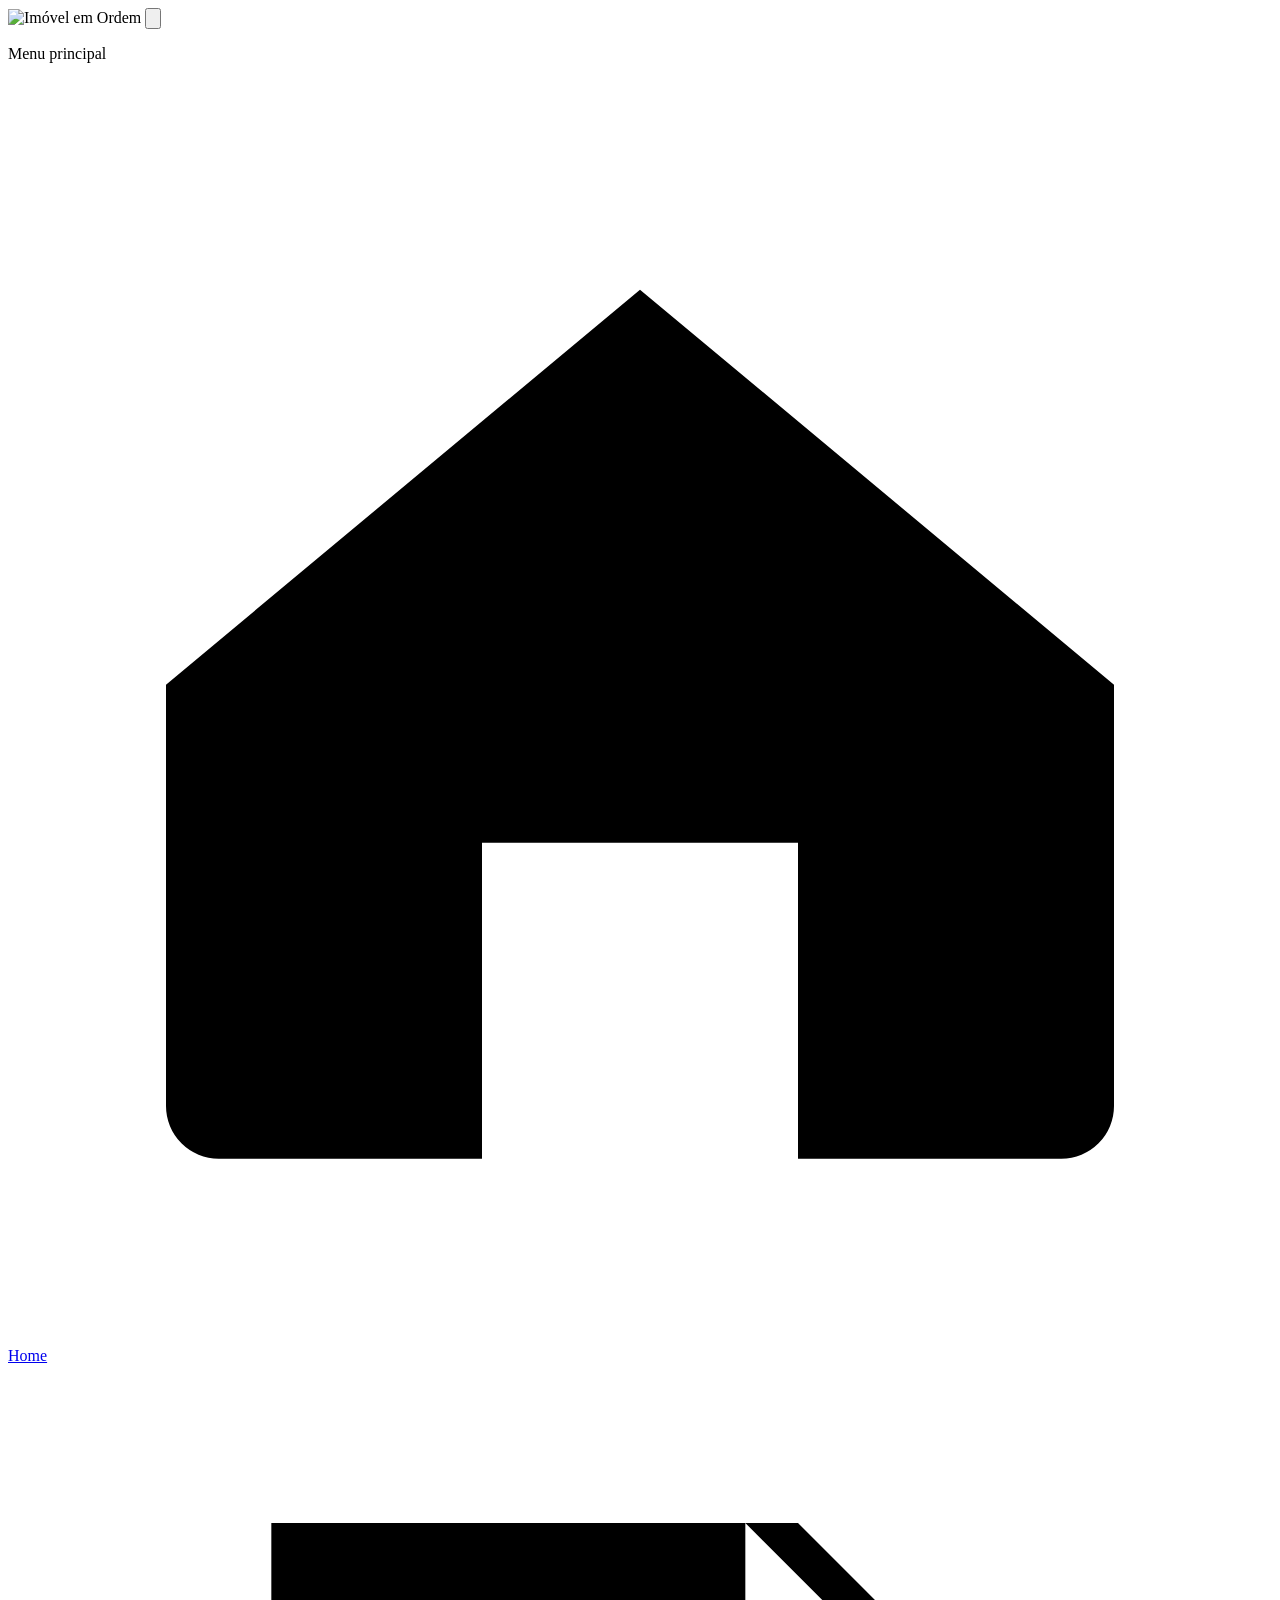
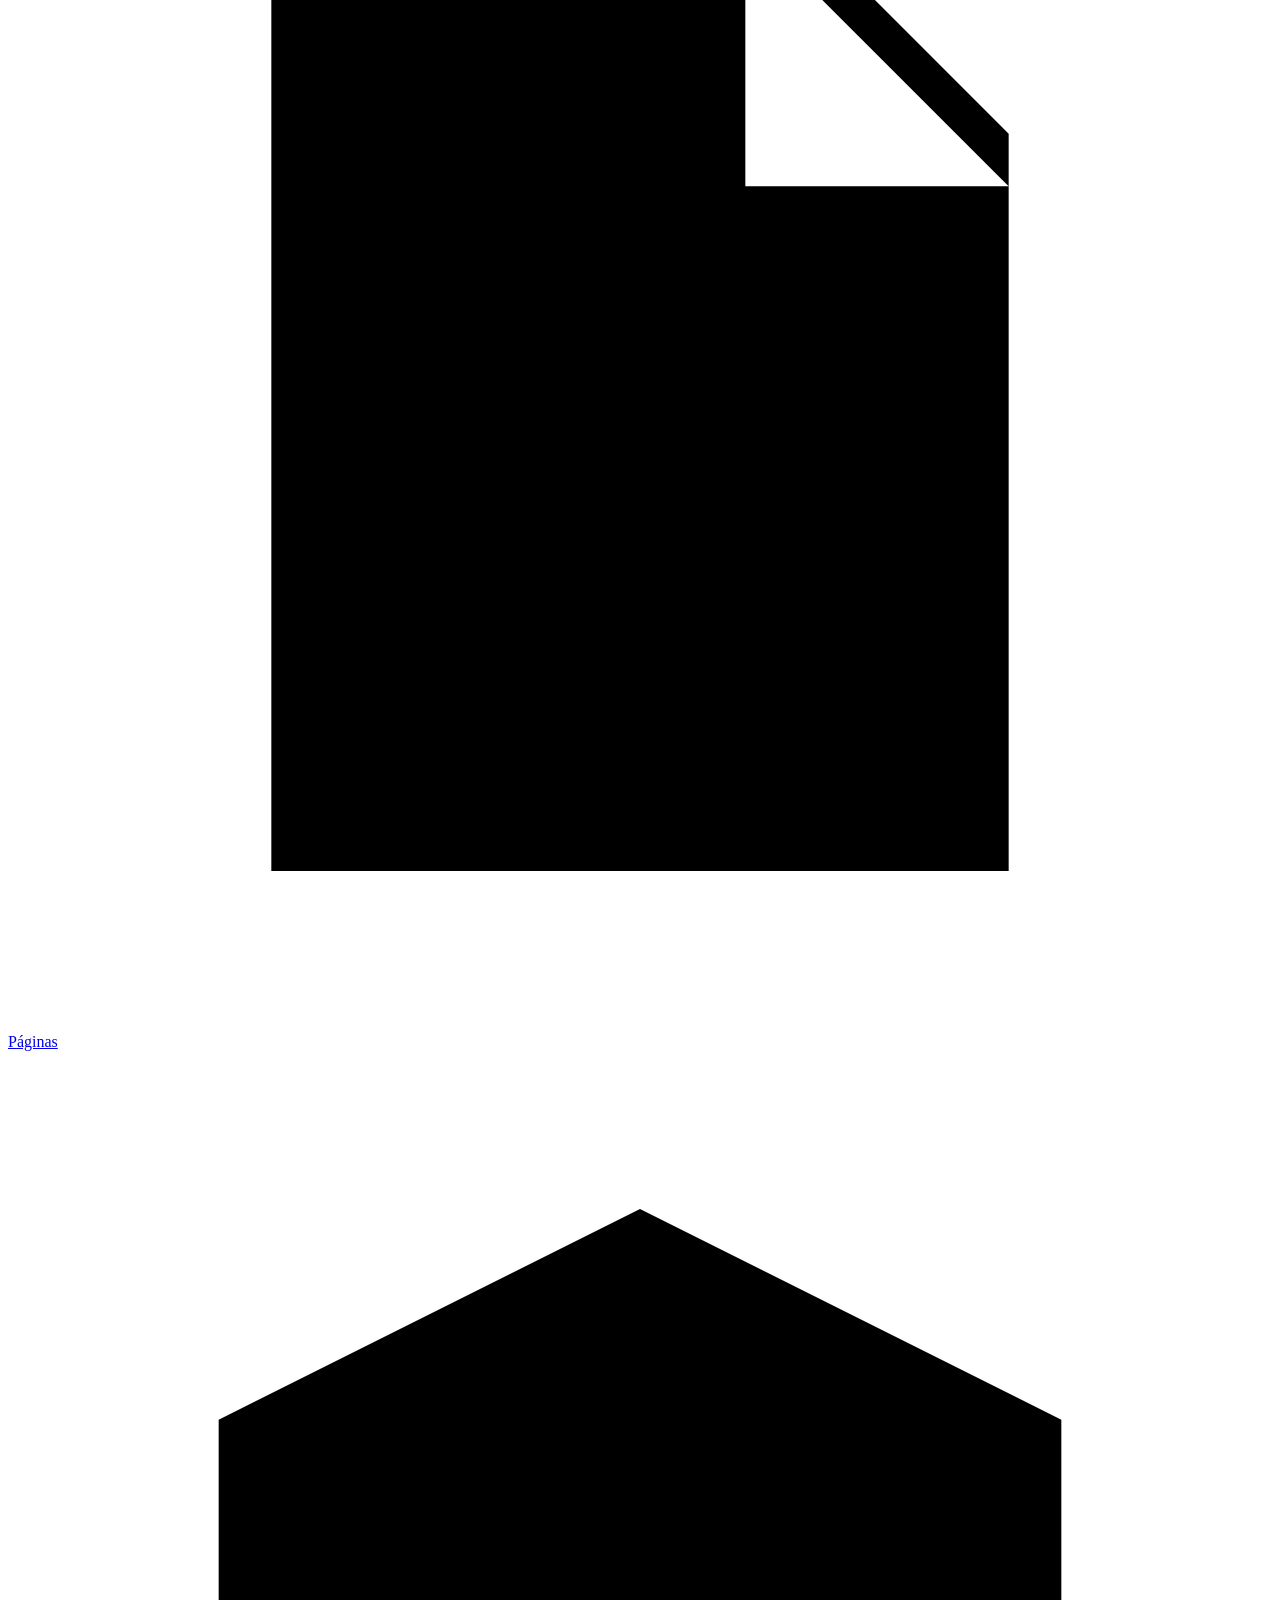
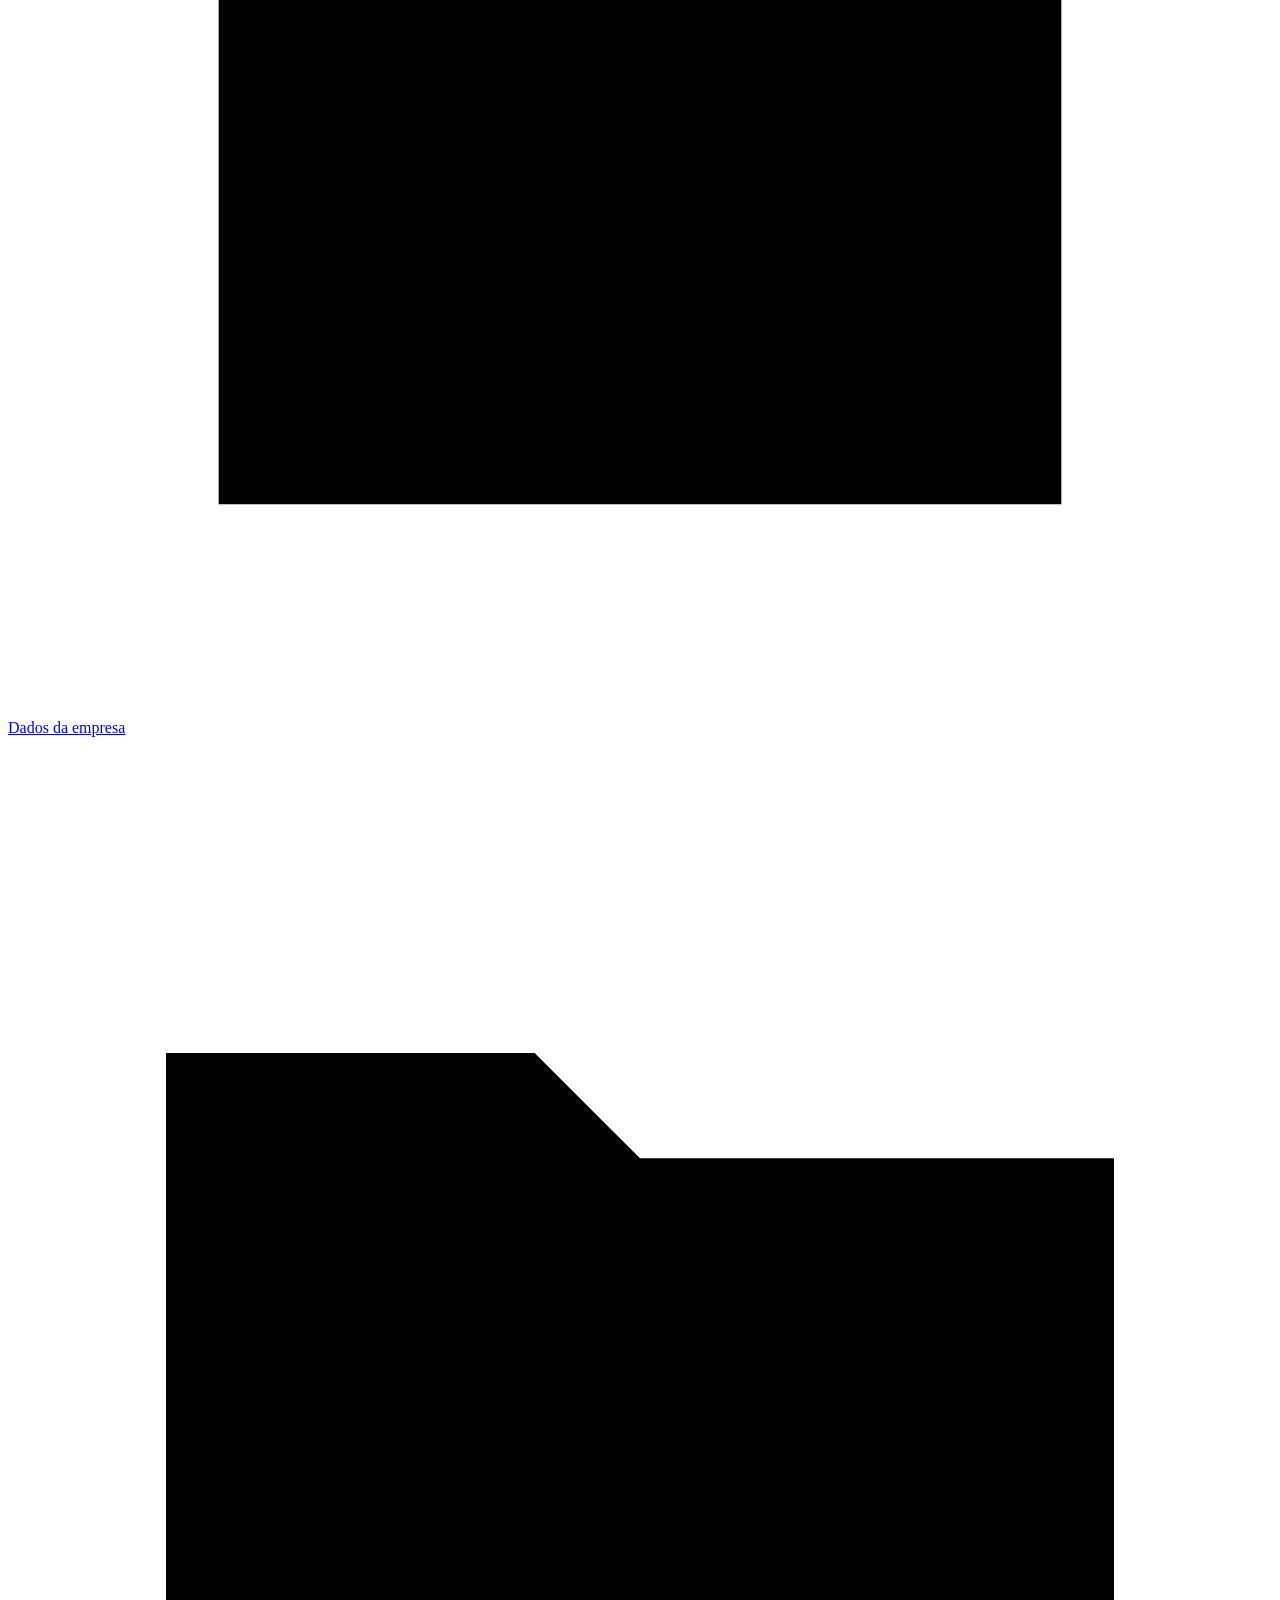
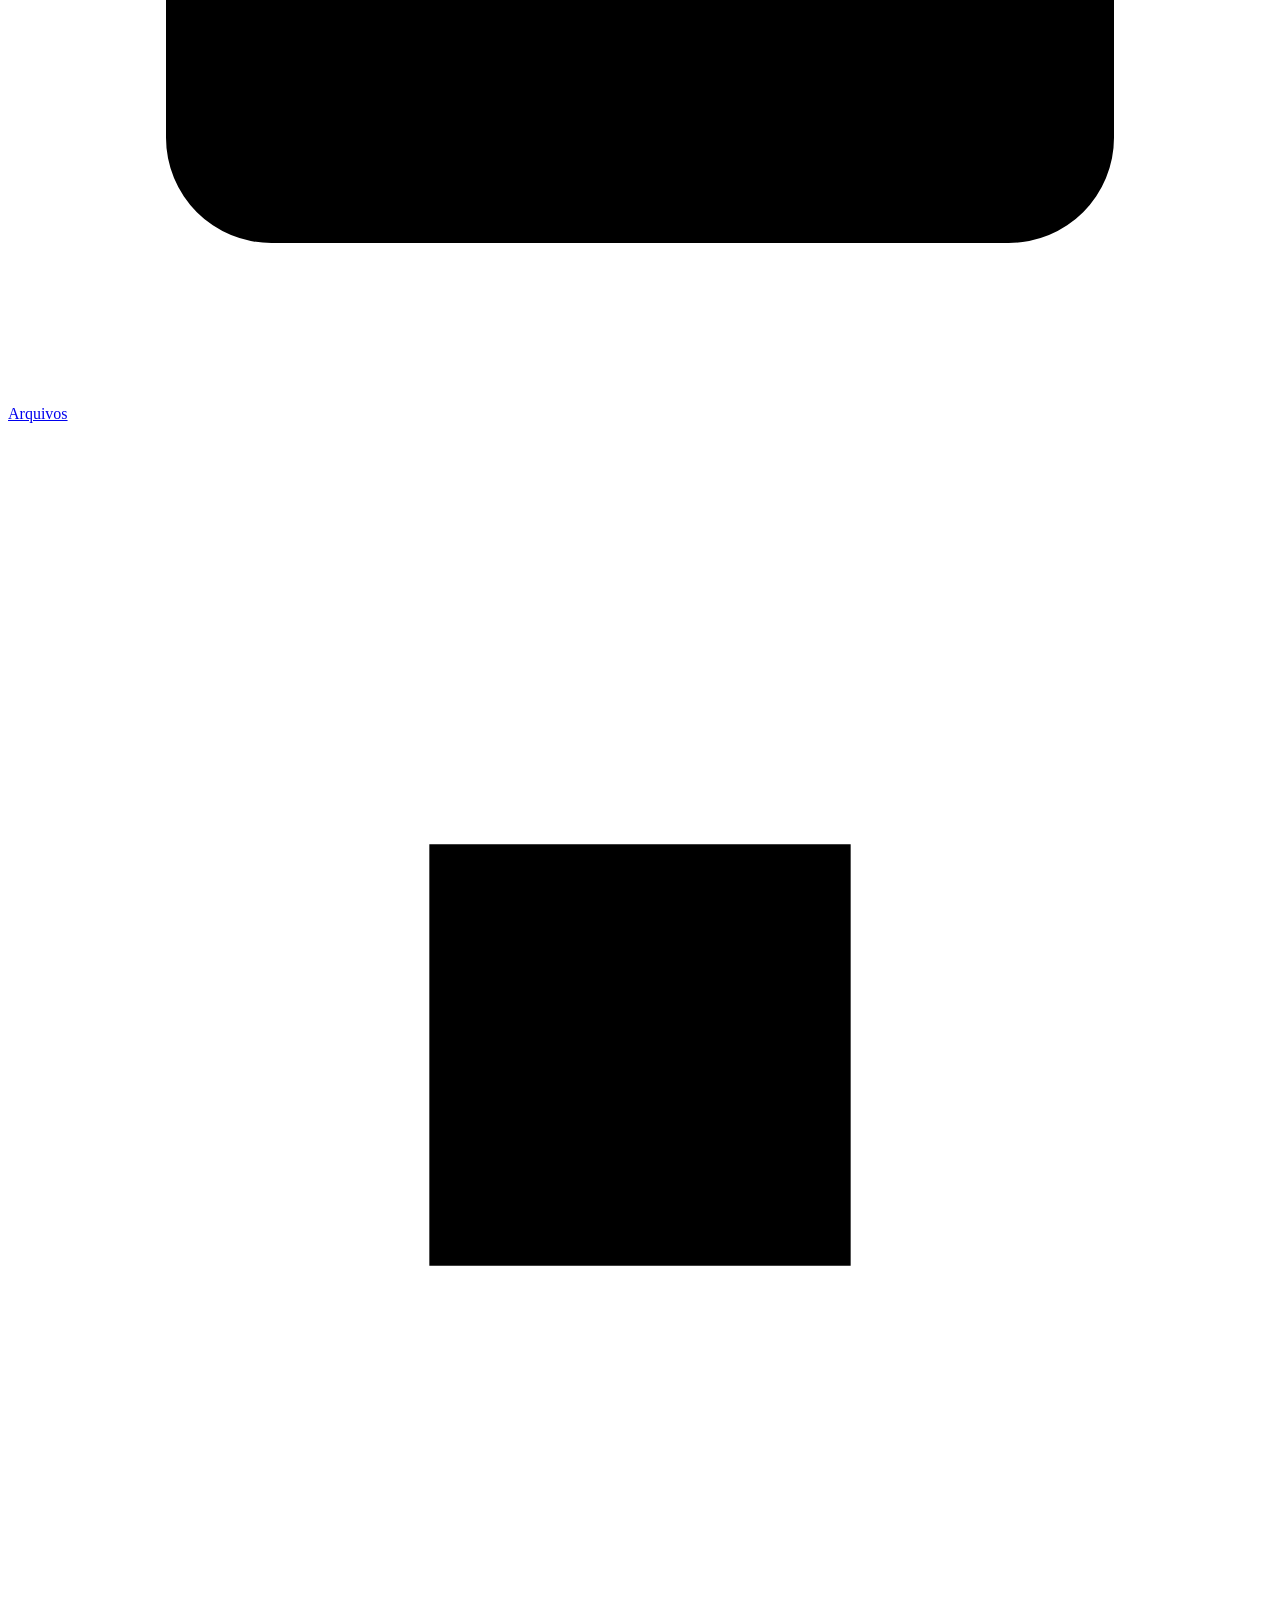
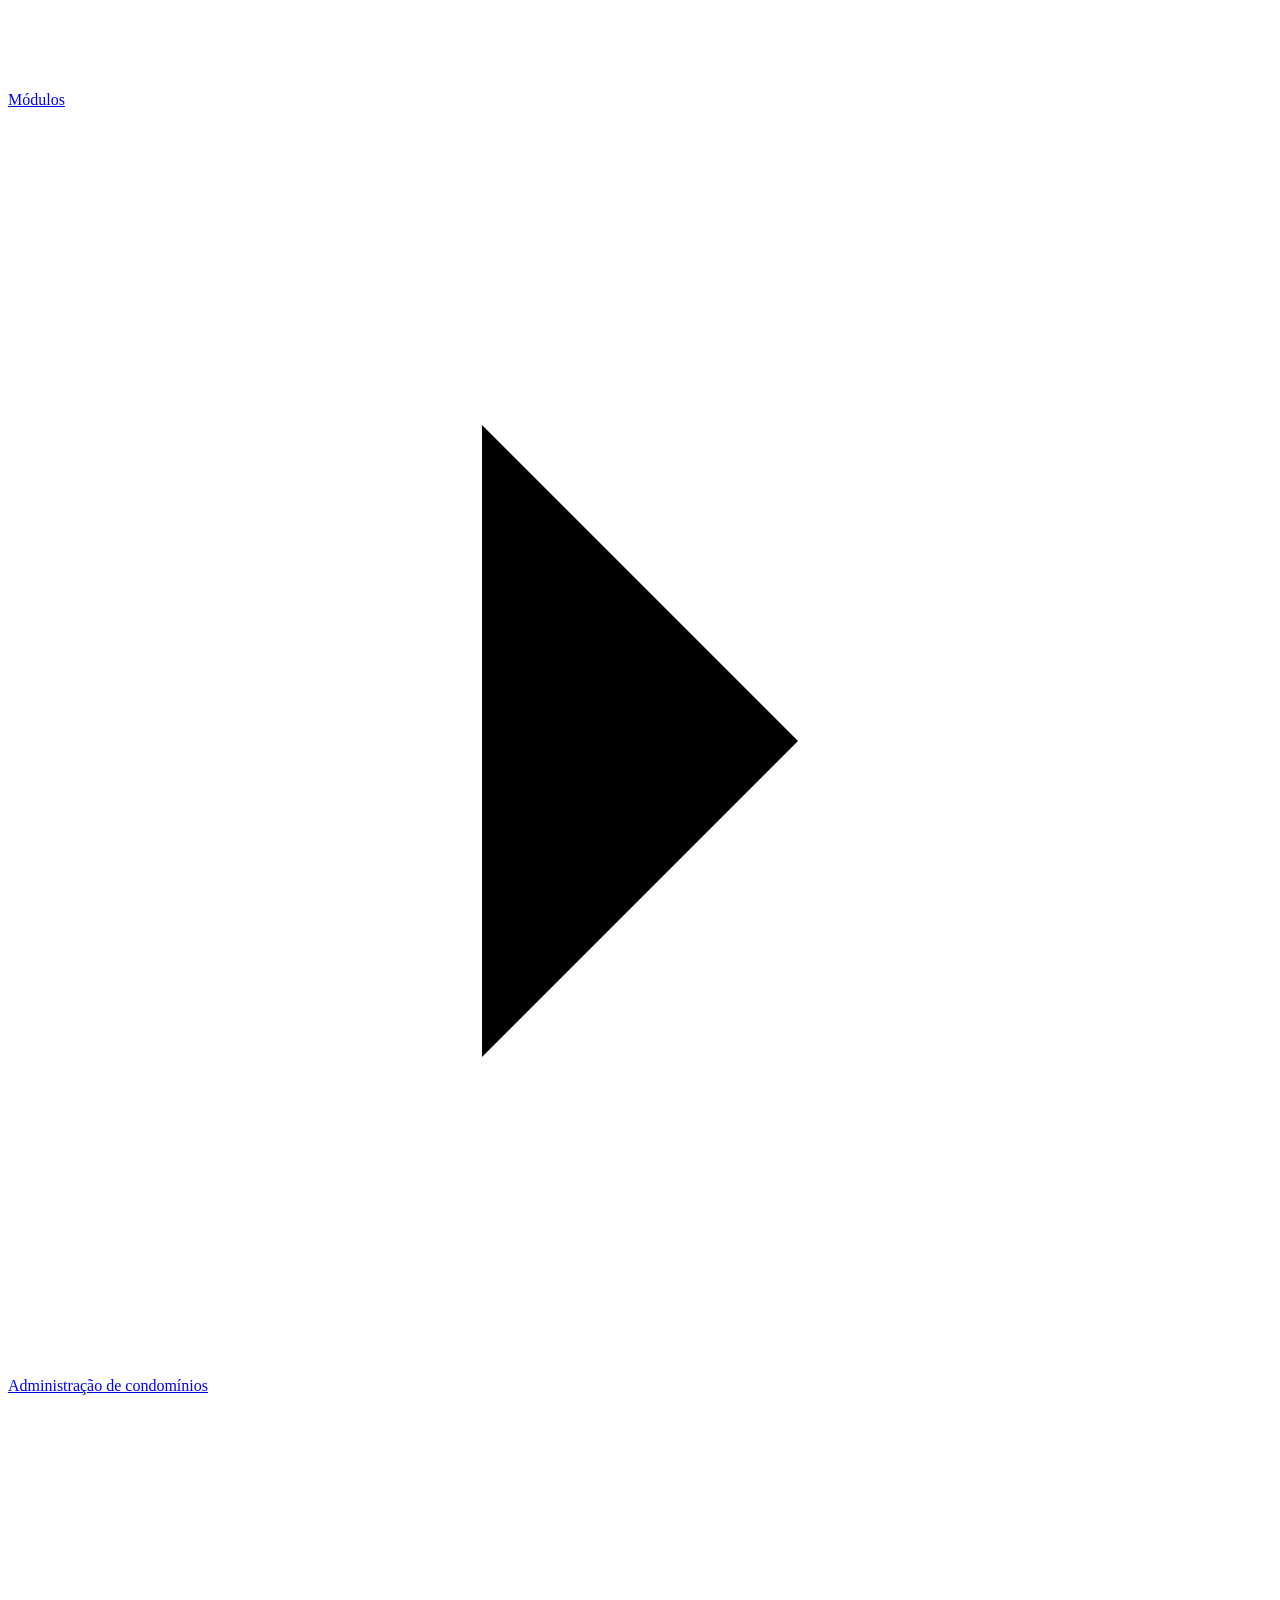
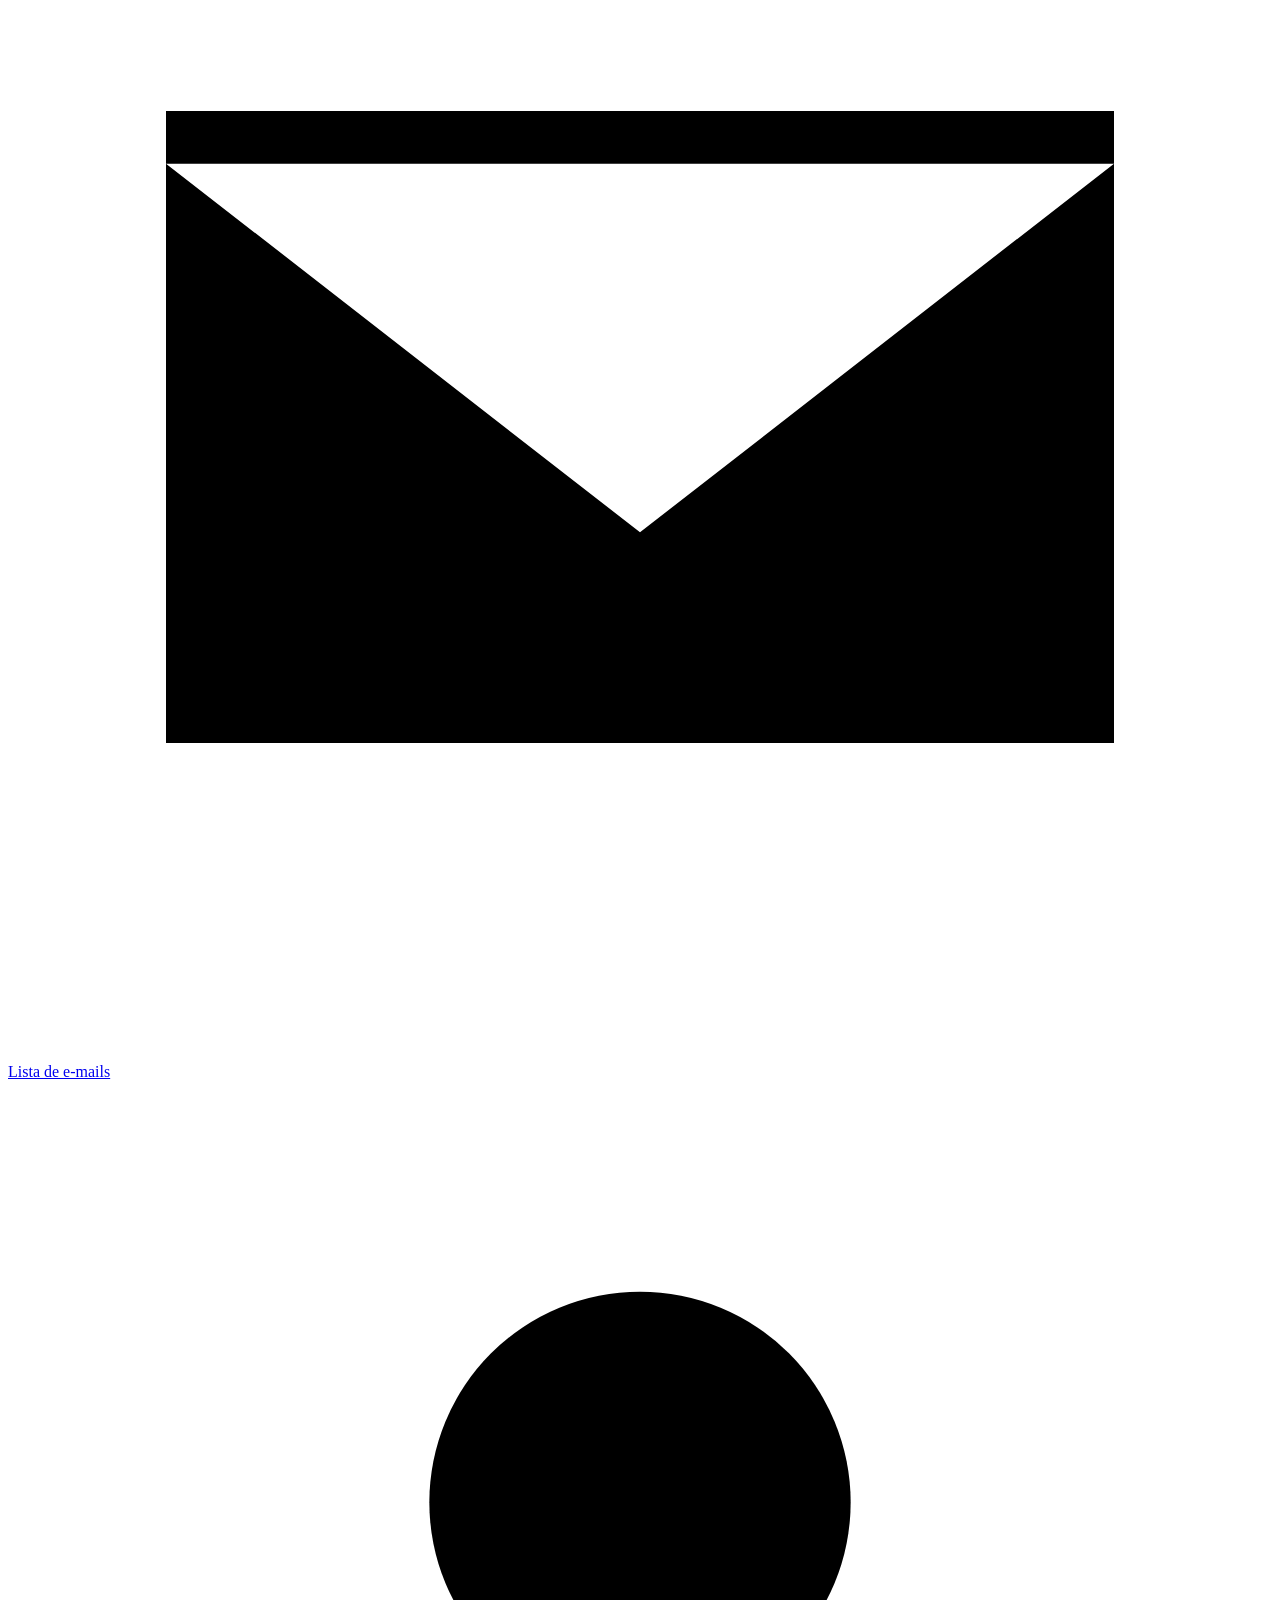
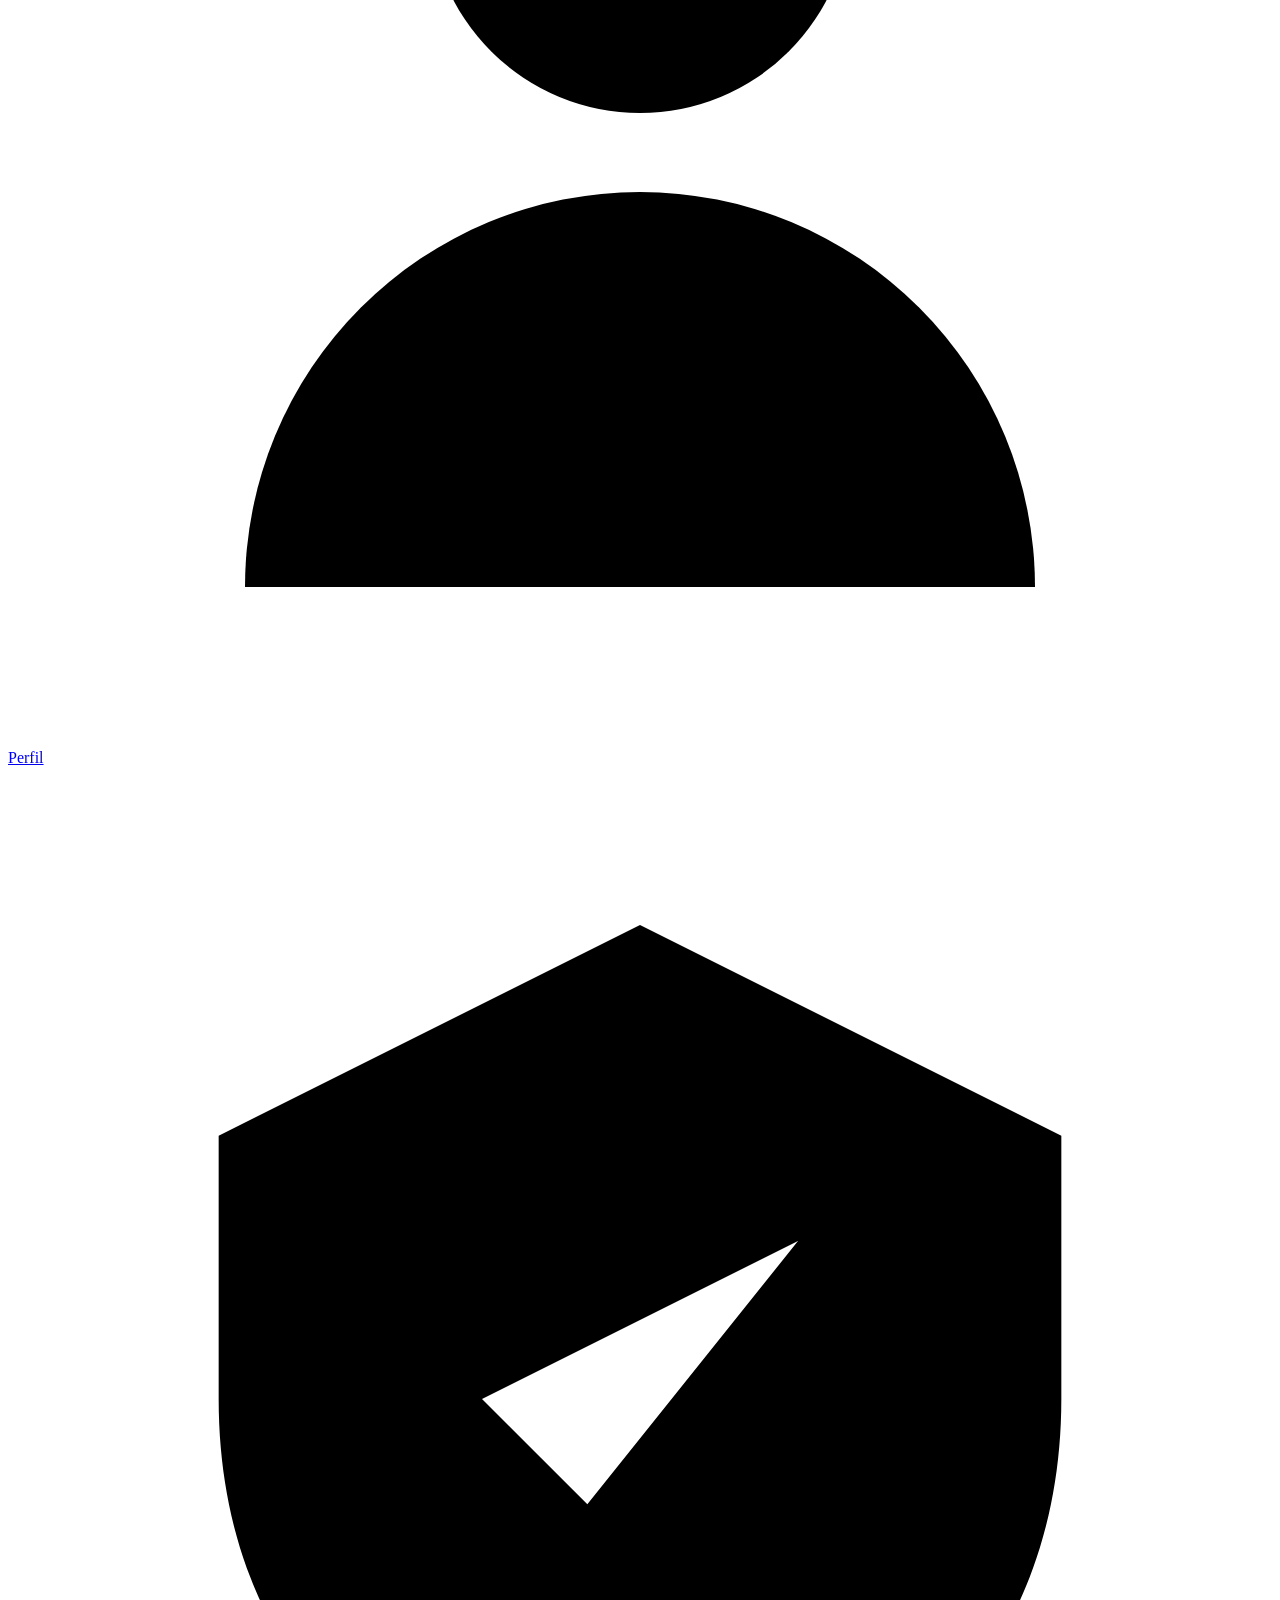
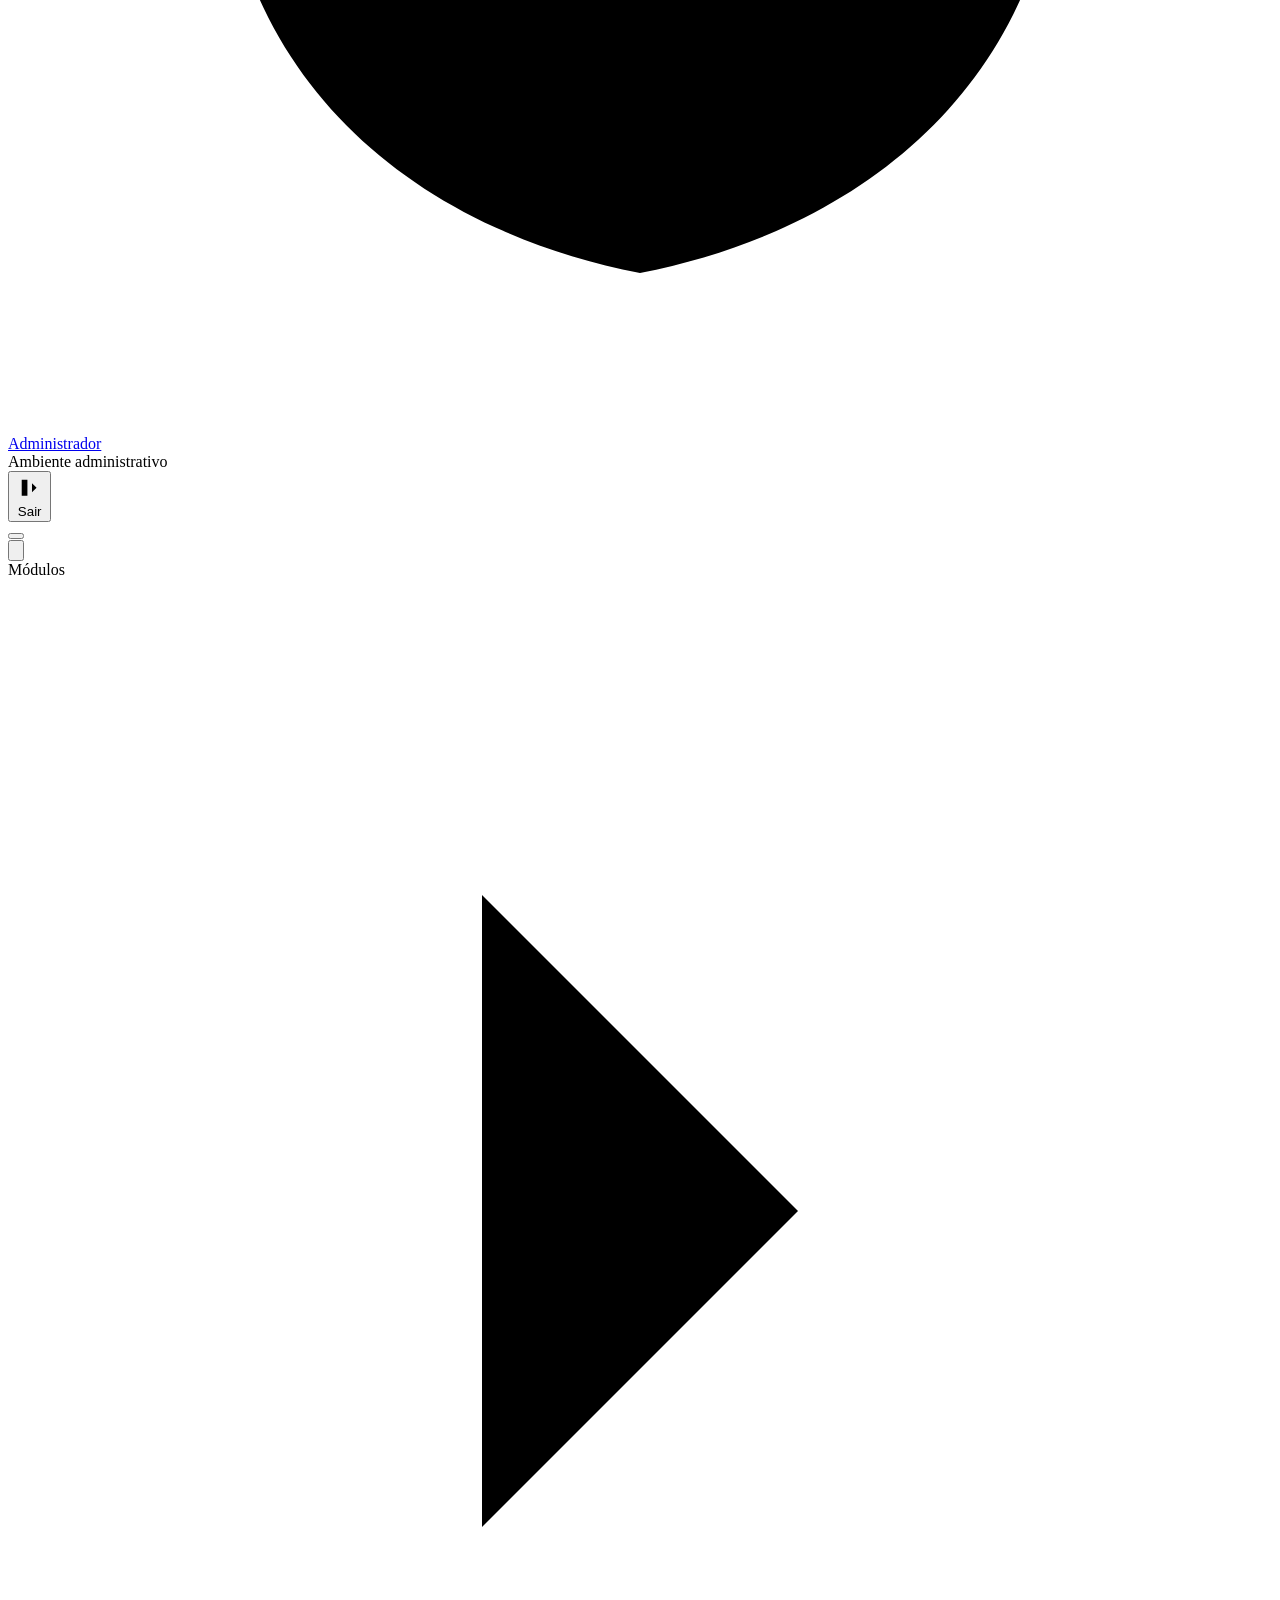
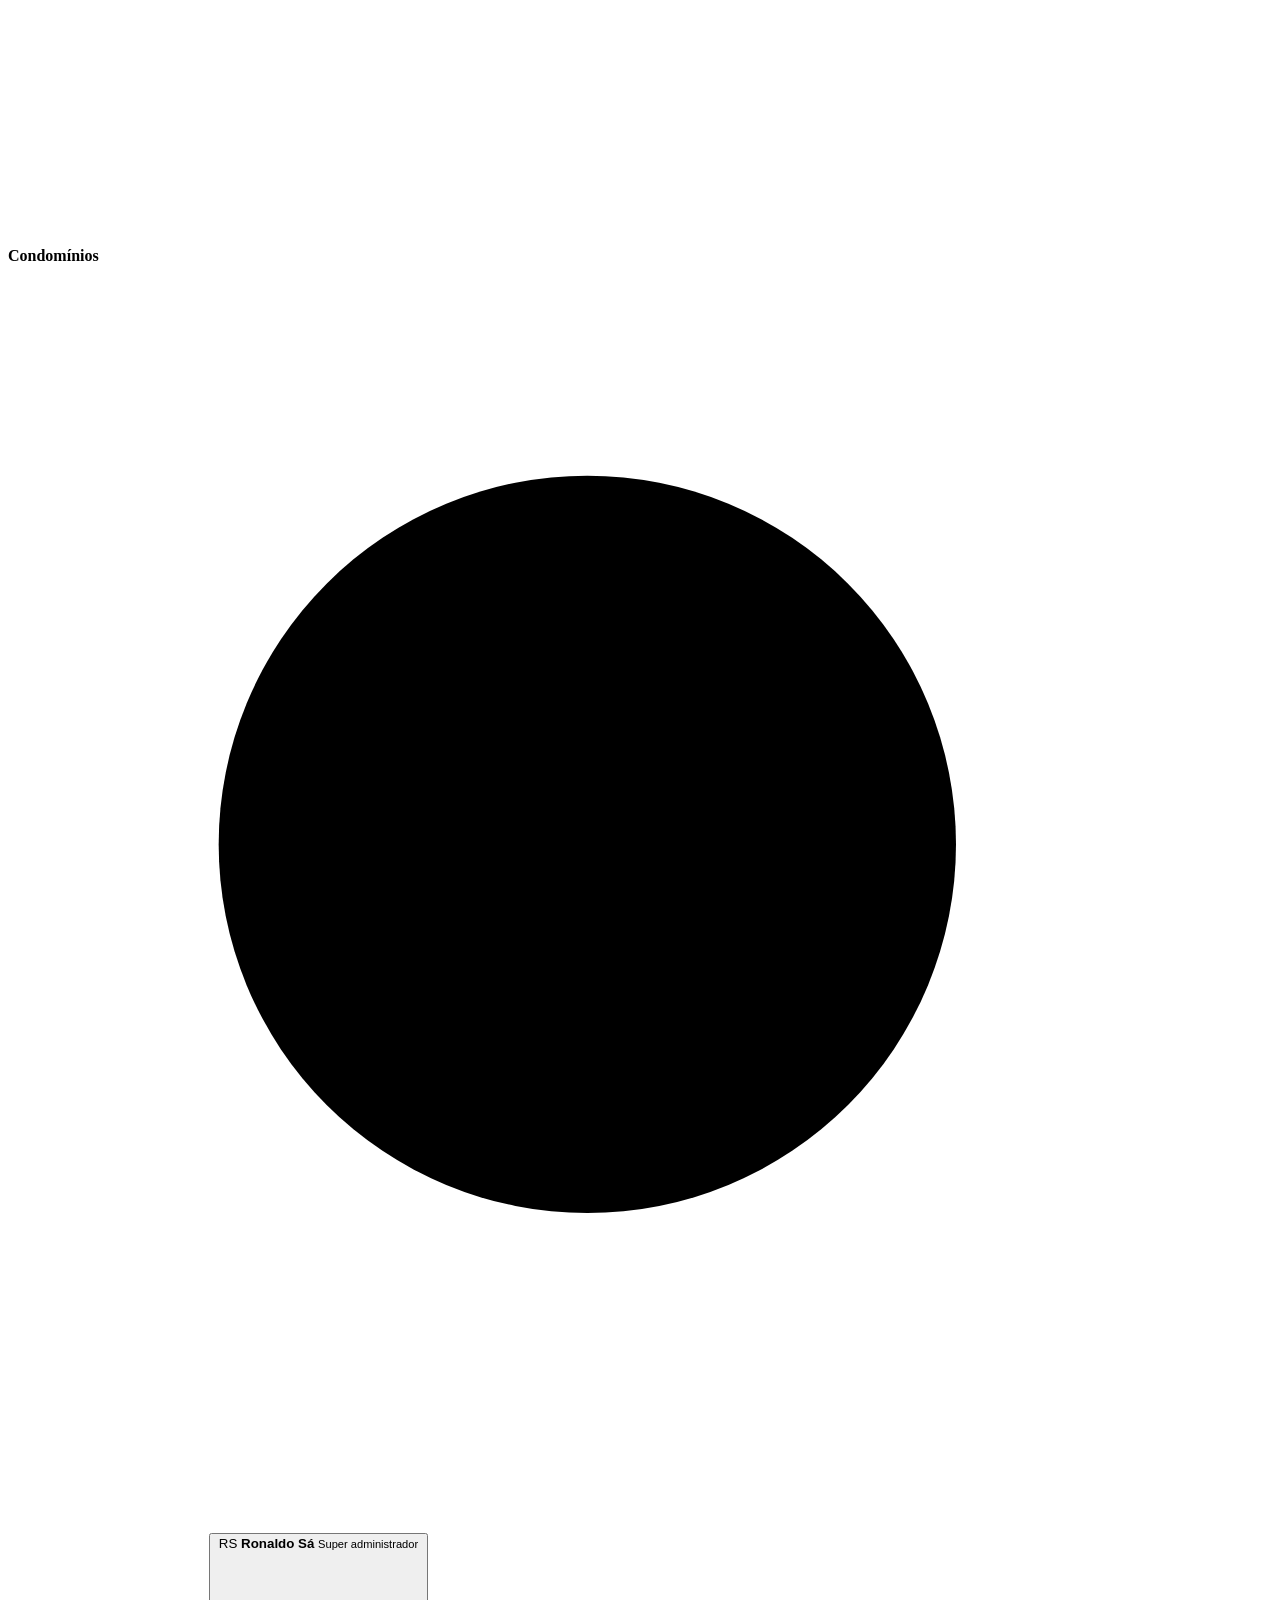
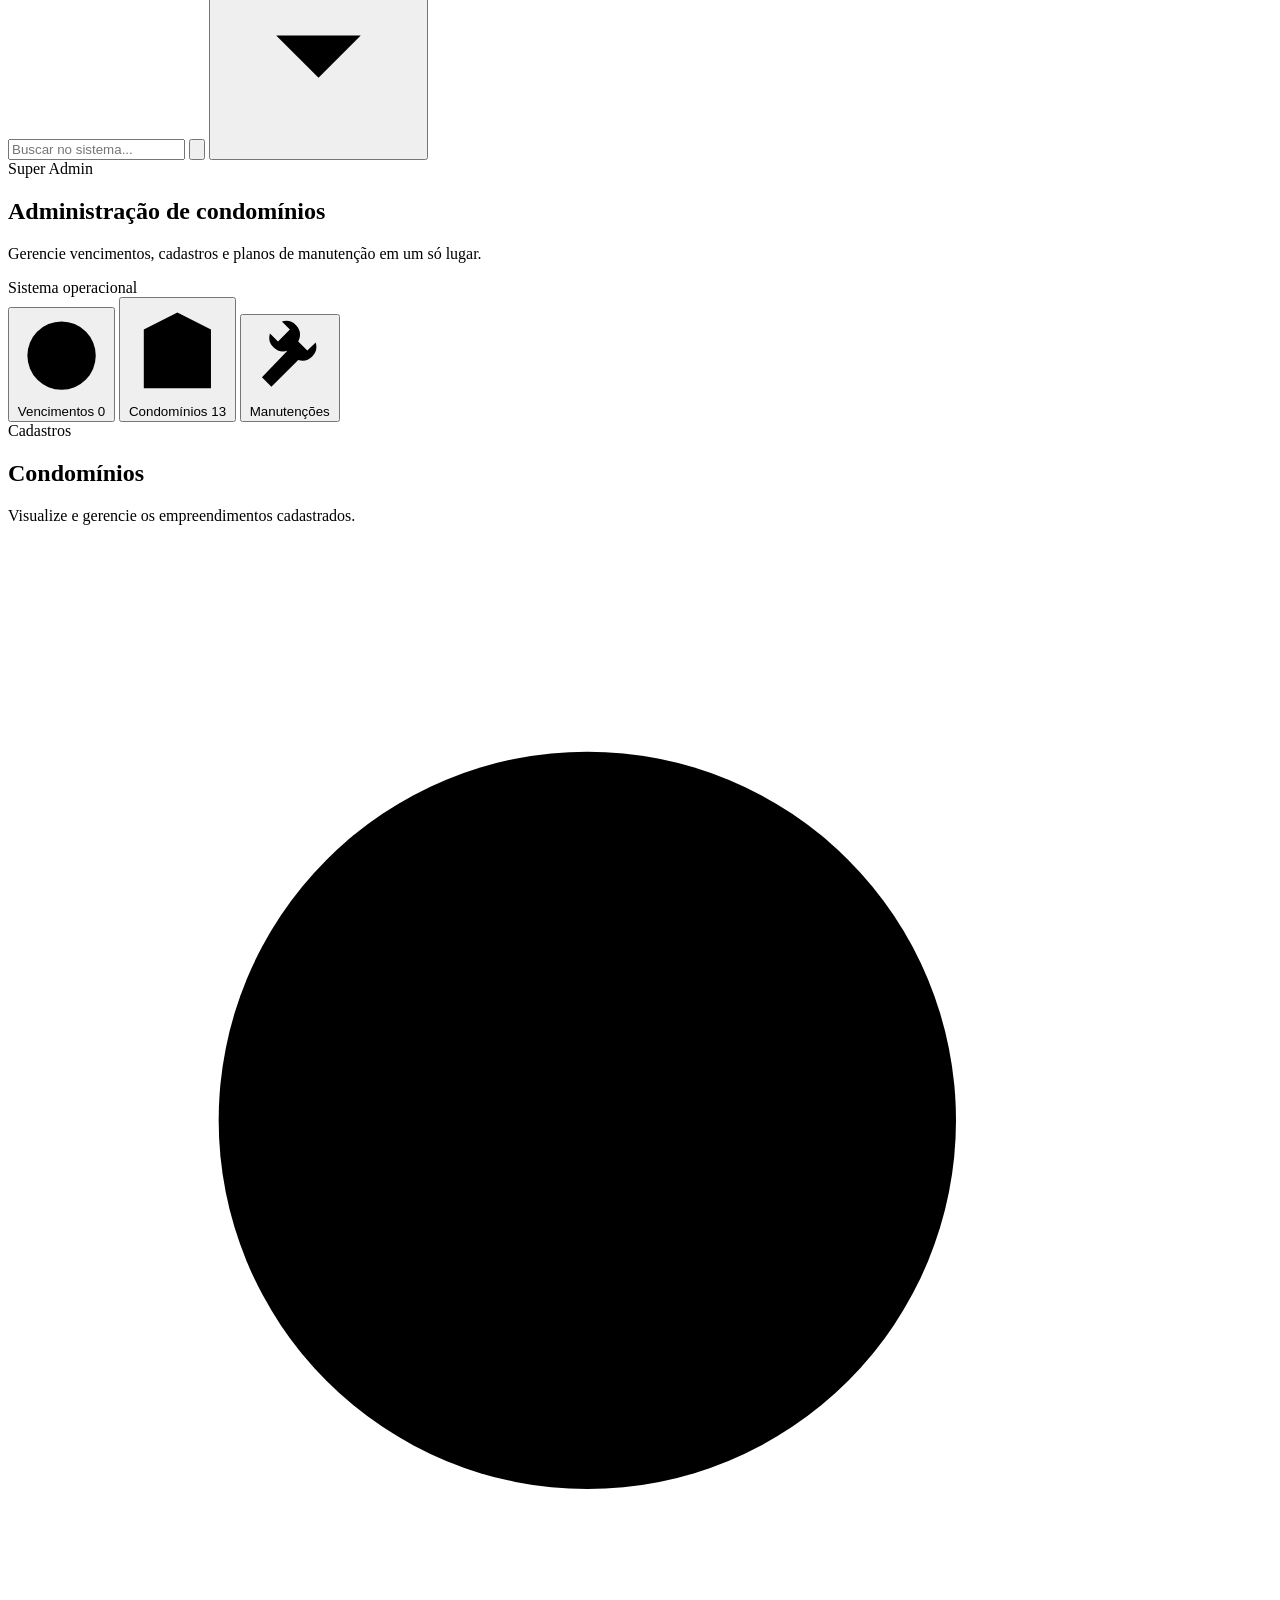
==== index.html @ 61da2f3f "feat: criar tela moderna do Super Admin" ====
<!doctype html>
<html lang="pt-BR">
<head>
  <meta charset="utf-8">
  <meta name="viewport" content="width=device-width, initial-scale=1">
  <meta name="description" content="Protótipo visual da modernização do sistema Imóvel em Ordem.">
  <title>Imóvel em Ordem — Administração de Condomínios</title>
  <link rel="stylesheet" href="styles.css">
</head>
<body>
  <div class="app-shell">
    <aside class="sidebar" id="sidebar" aria-label="Navegação principal">
      <div class="brand">
        <img src="assets/logo-imo.svg" alt="Imóvel em Ordem" class="brand__logo">
        <button class="icon-button sidebar__close" id="closeSidebar" type="button" aria-label="Fechar menu">
          <svg aria-hidden="true" viewBox="0 0 24 24"><path d="M6 6l12 12M18 6L6 18"/></svg>
        </button>
      </div>

      <nav class="main-nav">
        <p class="nav-label">Menu principal</p>
        <a class="nav-item" href="#">
          <svg aria-hidden="true" viewBox="0 0 24 24"><path d="M3 11.5L12 4l9 7.5v8a1 1 0 0 1-1 1h-5v-6H9v6H4a1 1 0 0 1-1-1z"/></svg>
          <span>Home</span>
        </a>
        <a class="nav-item" href="#">
          <svg aria-hidden="true" viewBox="0 0 24 24"><path d="M5 3h10l4 4v14H5zM14 3v5h5M8 12h8M8 16h6"/></svg>
          <span>Páginas</span>
        </a>
        <a class="nav-item" href="#">
          <svg aria-hidden="true" viewBox="0 0 24 24"><path d="M4 20V7l8-4 8 4v13M8 20v-6h8v6M8 9h.01M12 9h.01M16 9h.01"/></svg>
          <span>Dados da empresa</span>
        </a>
        <a class="nav-item" href="#">
          <svg aria-hidden="true" viewBox="0 0 24 24"><path d="M3 6h7l2 2h9v11a2 2 0 0 1-2 2H5a2 2 0 0 1-2-2z"/></svg>
          <span>Arquivos</span>
        </a>
        <a class="nav-item nav-item--active" href="#" aria-current="page">
          <svg aria-hidden="true" viewBox="0 0 24 24"><path d="M8.5 3v4M15.5 3v4M3 8.5h4M17 8.5h4M3 15.5h4M17 15.5h4M8.5 17v4M15.5 17v4M8 8h8v8H8z"/></svg>
          <span>Módulos</span>
          <svg class="nav-item__chevron" aria-hidden="true" viewBox="0 0 24 24"><path d="M9 6l6 6-6 6"/></svg>
        </a>
        <div class="nav-submenu">
          <a class="nav-subitem nav-subitem--active" href="#">Administração de condomínios</a>
        </div>
        <a class="nav-item" href="#">
          <svg aria-hidden="true" viewBox="0 0 24 24"><path d="M3 6h18v12H3zM3 7l9 7 9-7"/></svg>
          <span>Lista de e-mails</span>
        </a>
        <a class="nav-item" href="#">
          <svg aria-hidden="true" viewBox="0 0 24 24"><circle cx="12" cy="8" r="4"/><path d="M4.5 21a7.5 7.5 0 0 1 15 0"/></svg>
          <span>Perfil</span>
        </a>
        <a class="nav-item" href="#">
          <svg aria-hidden="true" viewBox="0 0 24 24"><path d="M12 3l8 4v5c0 5-3.4 8.1-8 9-4.6-.9-8-4-8-9V7zM9 12l2 2 4-5"/></svg>
          <span>Administrador</span>
        </a>
      </nav>

      <div class="sidebar-footer">
        <div class="sidebar-footer__badge">Ambiente administrativo</div>
        <button class="logout-button" type="button">
          <svg aria-hidden="true" viewBox="0 0 24 24"><path d="M10 5H5v14h5M14 8l4 4-4 4M18 12H9"/></svg>
          Sair
        </button>
      </div>
    </aside>

    <button class="sidebar-overlay" id="sidebarOverlay" type="button" aria-label="Fechar menu"></button>

    <div class="workspace">
      <header class="topbar">
        <div class="topbar__left">
          <button class="icon-button menu-button" id="openSidebar" type="button" aria-label="Abrir menu">
            <svg aria-hidden="true" viewBox="0 0 24 24"><path d="M4 7h16M4 12h16M4 17h16"/></svg>
          </button>
          <div class="breadcrumbs" aria-label="Navegação estrutural">
            <span>Módulos</span>
            <svg aria-hidden="true" viewBox="0 0 24 24"><path d="M9 6l6 6-6 6"/></svg>
            <strong>Condomínios</strong>
          </div>
        </div>

        <div class="topbar__actions">
          <label class="global-search">
            <svg aria-hidden="true" viewBox="0 0 24 24"><circle cx="11" cy="11" r="7"/><path d="M16.5 16.5L21 21"/></svg>
            <input type="search" placeholder="Buscar no sistema..." aria-label="Buscar no sistema">
          </label>
          <button class="icon-button notification-button" type="button" aria-label="Notificações">
            <svg aria-hidden="true" viewBox="0 0 24 24"><path d="M18 8a6 6 0 0 0-12 0c0 7-3 7-3 9h18c0-2-3-2-3-9M10 21h4"/></svg>
            <span class="notification-button__dot"></span>
          </button>
          <button class="user-menu" type="button" aria-label="Abrir menu do usuário">
            <span class="user-menu__avatar">RS</span>
            <span class="user-menu__copy">
              <strong>Ronaldo Sá</strong>
              <small>Super administrador</small>
            </span>
            <svg aria-hidden="true" viewBox="0 0 24 24"><path d="M7 10l5 5 5-5"/></svg>
          </button>
        </div>
      </header>

      <main class="main-content">
        <section class="page-heading">
          <div>
            <span class="eyebrow">Super Admin</span>
            <h1>Administração de condomínios</h1>
            <p>Gerencie vencimentos, cadastros e planos de manutenção em um só lugar.</p>
          </div>
          <div class="page-heading__status">
            <span class="status-dot"></span>
            Sistema operacional
          </div>
        </section>

        <section class="content-card">
          <div class="tabs" role="tablist" aria-label="Áreas da administração">
            <button class="tab" id="tab-vencimentos" type="button" role="tab" aria-selected="false" aria-controls="panel-vencimentos" data-tab="vencimentos">
              <svg aria-hidden="true" viewBox="0 0 24 24"><circle cx="12" cy="12" r="9"/><path d="M12 7v5l3 2"/></svg>
              Vencimentos
              <span class="tab__count">0</span>
            </button>
            <button class="tab tab--active" id="tab-condominios" type="button" role="tab" aria-selected="true" aria-controls="panel-condominios" data-tab="condominios">
              <svg aria-hidden="true" viewBox="0 0 24 24"><path d="M4 21V7l8-4 8 4v14M8 21v-5h8v5M8 9h.01M12 9h.01M16 9h.01M8 12h.01M12 12h.01M16 12h.01"/></svg>
              Condomínios
              <span class="tab__count">13</span>
            </button>
            <button class="tab" id="tab-manutencoes" type="button" role="tab" aria-selected="false" aria-controls="panel-manutencoes" data-tab="manutencoes">
              <svg aria-hidden="true" viewBox="0 0 24 24"><path d="M14.7 6.3a4 4 0 0 0-5-5L12 3.6 8.6 7 6.3 4.7a4 4 0 0 0 5 5L4 17.3 6.7 20l7.7-7.7a4 4 0 0 0 5-5L17 9.6 14.4 7z"/></svg>
              Manutenções
            </button>
          </div>

          <div class="tab-panel" id="panel-vencimentos" role="tabpanel" aria-labelledby="tab-vencimentos" hidden>
            <div class="panel-heading">
              <div>
                <span class="section-kicker">Monitoramento</span>
                <h2>Vencimentos</h2>
                <p>Condomínios próximos do vencimento.</p>
              </div>
              <label class="table-search">
                <svg aria-hidden="true" viewBox="0 0 24 24"><circle cx="11" cy="11" r="7"/><path d="M16.5 16.5L21 21"/></svg>
                <input type="search" placeholder="Nome ou CNPJ" aria-label="Buscar vencimento">
              </label>
            </div>
            <div class="empty-state">
              <span class="empty-state__icon">
                <svg aria-hidden="true" viewBox="0 0 24 24"><path d="M6 3h12v18H6zM9 7h6M9 11h6M9 15h4"/></svg>
              </span>
              <h3>Tudo em dia por aqui</h3>
              <p>Não há nenhum condomínio com vencimento próximo.</p>
            </div>
          </div>

          <div class="tab-panel tab-panel--active" id="panel-condominios" role="tabpanel" aria-labelledby="tab-condominios">
            <div class="panel-heading">
              <div>
                <span class="section-kicker">Cadastros</span>
                <h2>Condomínios</h2>
                <p>Visualize e gerencie os empreendimentos cadastrados.</p>
              </div>
              <div class="panel-heading__actions">
                <label class="table-search">
                  <svg aria-hidden="true" viewBox="0 0 24 24"><circle cx="11" cy="11" r="7"/><path d="M16.5 16.5L21 21"/></svg>
                  <input id="condoSearch" type="search" placeholder="Nome ou CNPJ" aria-label="Buscar condomínio">
                </label>
                <button class="button button--primary" type="button">
                  <svg aria-hidden="true" viewBox="0 0 24 24"><path d="M12 5v14M5 12h14"/></svg>
                  Adicionar condomínio
                </button>
              </div>
            </div>

            <div class="table-meta">
              <p><strong id="resultCount">13</strong> condomínios encontrados</p>
              <button class="button button--ghost button--small" type="button">
                <svg aria-hidden="true" viewBox="0 0 24 24"><path d="M4 7h16M7 12h10M10 17h4"/></svg>
                Filtros
              </button>
            </div>

            <div class="data-table-wrap">
              <table class="data-table">
                <thead>
                  <tr>
                    <th scope="col">Código <span class="sort-indicator">↕</span></th>
                    <th scope="col">Condomínio</th>
                    <th scope="col">Status</th>
                    <th scope="col" class="data-table__actions-heading">Ações</th>
                  </tr>
                </thead>
                <tbody id="condoRows"></tbody>
              </table>
            </div>

            <div class="pagination">
              <p>Mostrando <strong>1–13</strong> de <strong>13</strong></p>
              <div class="pagination__buttons" aria-label="Paginação">
                <button class="icon-button" type="button" aria-label="Página anterior" disabled>
                  <svg aria-hidden="true" viewBox="0 0 24 24"><path d="M15 18l-6-6 6-6"/></svg>
                </button>
                <button class="pagination__page pagination__page--active" type="button" aria-current="page">1</button>
                <button class="icon-button" type="button" aria-label="Próxima página" disabled>
                  <svg aria-hidden="true" viewBox="0 0 24 24"><path d="M9 18l6-6-6-6"/></svg>
                </button>
              </div>
            </div>
          </div>

          <div class="tab-panel" id="panel-manutencoes" role="tabpanel" aria-labelledby="tab-manutencoes" hidden>
            <div class="panel-heading">
              <div>
                <span class="section-kicker">Estrutura do plano</span>
                <h2>Manutenções</h2>
                <p>Gerencie sistemas e subsistemas disponíveis nos planos.</p>
              </div>
              <div class="panel-heading__actions">
                <label class="table-search">
                  <svg aria-hidden="true" viewBox="0 0 24 24"><circle cx="11" cy="11" r="7"/><path d="M16.5 16.5L21 21"/></svg>
                  <input id="maintenanceSearch" type="search" placeholder="Nome do sistema ou subsistema" aria-label="Buscar manutenção">
                </label>
                <button class="button button--primary" type="button">
                  <svg aria-hidden="true" viewBox="0 0 24 24"><path d="M12 5v14M5 12h14"/></svg>
                  Cadastrar sistema
                </button>
              </div>
            </div>
            <div class="maintenance-list" id="maintenanceList"></div>
          </div>
        </section>

        <footer class="app-footer">
          <span>Imóvel em Ordem</span>
          <span>•</span>
          <span>Protótipo visual do Super Admin</span>
        </footer>
      </main>
    </div>
  </div>

  <div class="toast" id="toast" role="status" aria-live="polite">
    <span class="toast__icon">
      <svg aria-hidden="true" viewBox="0 0 24 24"><path d="M5 12l4 4L19 6"/></svg>
    </span>
    <span id="toastText">Ação selecionada</span>
  </div>

  <script src="app.js"></script>
</body>
</html>
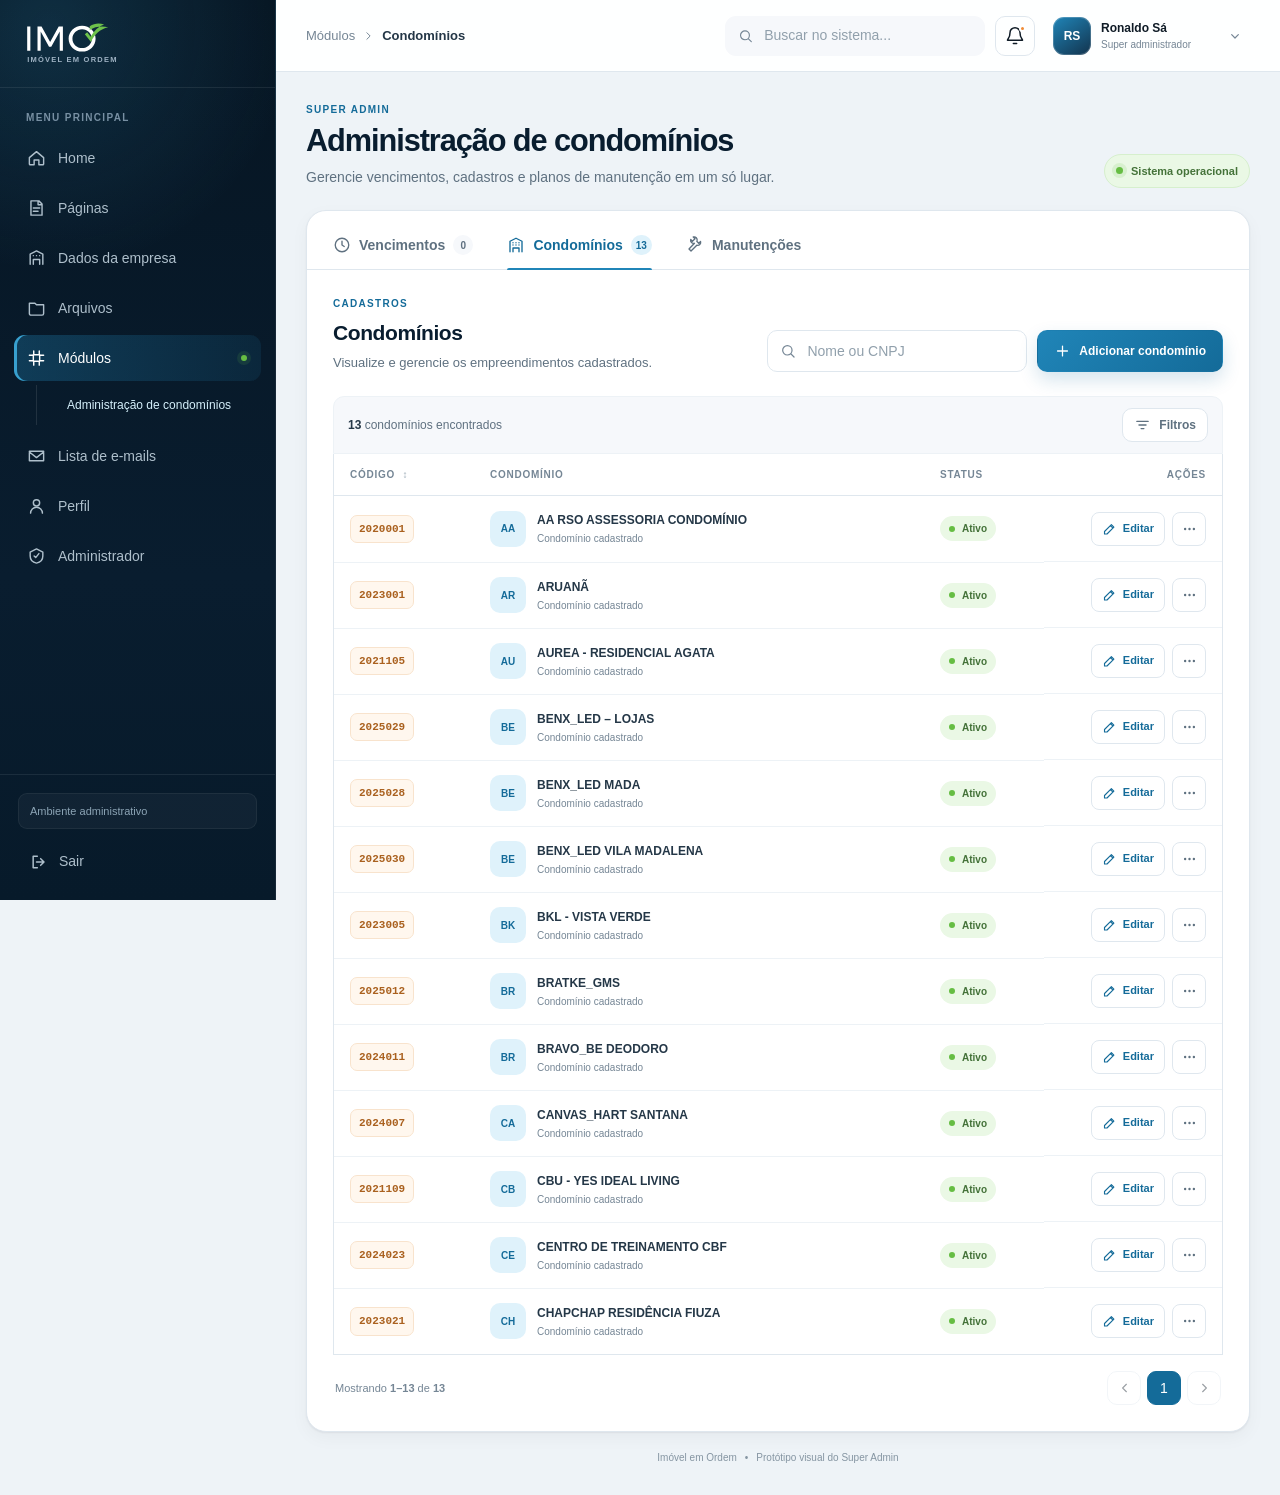
==== commit 2b4bb7f3: "fix: sincronizar paginação com filtro" ====
--- a/index.html
+++ b/index.html
@@ -195,7 +195,7 @@
             </div>
 
             <div class="pagination">
-              <p>Mostrando <strong>1–13</strong> de <strong>13</strong></p>
+              <p>Mostrando <strong id="rangeCount">1–13</strong> de <strong id="totalCount">13</strong></p>
               <div class="pagination__buttons" aria-label="Paginação">
                 <button class="icon-button" type="button" aria-label="Página anterior" disabled>
                   <svg aria-hidden="true" viewBox="0 0 24 24"><path d="M15 18l-6-6 6-6"/></svg>
--- a/styles.css
+++ b/styles.css
@@ -0,0 +1,744 @@
+:root {
+  --navy-950: #061522;
+  --navy-900: #091d2f;
+  --navy-850: #0c263d;
+  --navy-800: #12334d;
+  --blue-700: #146b99;
+  --blue-600: #2085b8;
+  --blue-500: #38a0cf;
+  --blue-100: #dff2fb;
+  --green-500: #66bd43;
+  --green-100: #eaf8e5;
+  --orange-500: #f08b35;
+  --red-500: #d94b52;
+  --red-100: #fff0f1;
+  --ink-950: #101c27;
+  --ink-800: #243747;
+  --ink-600: #5f7180;
+  --ink-500: #758695;
+  --line: #dfe7ee;
+  --line-soft: #edf2f6;
+  --surface: #ffffff;
+  --surface-soft: #f6f8fb;
+  --page: #eef3f7;
+  --shadow-sm: 0 1px 2px rgba(6, 21, 34, .06), 0 6px 18px rgba(6, 21, 34, .04);
+  --shadow-md: 0 16px 42px rgba(6, 21, 34, .14);
+  --radius-sm: 8px;
+  --radius-md: 14px;
+  --radius-lg: 20px;
+  --sidebar-width: 276px;
+}
+
+* { box-sizing: border-box; }
+
+html { color-scheme: light; }
+
+body {
+  margin: 0;
+  min-width: 320px;
+  color: var(--ink-950);
+  background: var(--page);
+  font-family: Inter, ui-sans-serif, -apple-system, BlinkMacSystemFont, "Segoe UI", sans-serif;
+  font-size: 14px;
+  line-height: 1.5;
+  -webkit-font-smoothing: antialiased;
+}
+
+button,
+input { font: inherit; }
+
+button { color: inherit; }
+
+button,
+a { -webkit-tap-highlight-color: transparent; }
+
+svg {
+  width: 20px;
+  height: 20px;
+  fill: none;
+  stroke: currentColor;
+  stroke-width: 1.8;
+  stroke-linecap: round;
+  stroke-linejoin: round;
+}
+
+.app-shell { min-height: 100vh; }
+
+.sidebar {
+  position: fixed;
+  inset: 0 auto 0 0;
+  z-index: 40;
+  display: flex;
+  width: var(--sidebar-width);
+  flex-direction: column;
+  color: #dce7ef;
+  background:
+    radial-gradient(circle at 18% 3%, rgba(56, 160, 207, .18), transparent 27%),
+    linear-gradient(180deg, var(--navy-950), var(--navy-900) 64%, #071a2a);
+  border-right: 1px solid rgba(255, 255, 255, .06);
+}
+
+.brand {
+  display: flex;
+  height: 88px;
+  align-items: center;
+  justify-content: space-between;
+  padding: 18px 24px;
+  border-bottom: 1px solid rgba(255, 255, 255, .08);
+}
+
+.brand__logo { width: 154px; height: auto; }
+
+.main-nav {
+  flex: 1;
+  overflow-y: auto;
+  padding: 22px 14px;
+}
+
+.nav-label {
+  margin: 0 12px 10px;
+  color: #7890a3;
+  font-size: 10px;
+  font-weight: 800;
+  letter-spacing: .13em;
+  text-transform: uppercase;
+}
+
+.nav-item {
+  position: relative;
+  display: flex;
+  min-height: 46px;
+  align-items: center;
+  gap: 12px;
+  margin-bottom: 4px;
+  padding: 0 13px;
+  color: #aebfcb;
+  border-radius: 11px;
+  text-decoration: none;
+  transition: color .2s ease, background .2s ease, transform .2s ease;
+}
+
+.nav-item > svg:first-child { width: 19px; flex: 0 0 19px; }
+
+.nav-item:hover {
+  color: #fff;
+  background: rgba(255, 255, 255, .06);
+  transform: translateX(2px);
+}
+
+.nav-item--active {
+  color: #fff;
+  background: linear-gradient(90deg, rgba(32, 133, 184, .32), rgba(32, 133, 184, .12));
+  box-shadow: inset 3px 0 0 var(--blue-500);
+}
+
+.nav-item--active::after {
+  position: absolute;
+  right: 14px;
+  width: 6px;
+  height: 6px;
+  background: var(--green-500);
+  border-radius: 50%;
+  content: "";
+  box-shadow: 0 0 0 4px rgba(102, 189, 67, .12);
+}
+
+.nav-item__chevron { margin-left: auto; width: 15px; }
+
+.nav-item--active .nav-item__chevron { display: none; }
+
+.nav-submenu {
+  margin: 0 0 8px 22px;
+  padding: 2px 0 2px 20px;
+  border-left: 1px solid rgba(255, 255, 255, .1);
+}
+
+.nav-subitem {
+  display: block;
+  padding: 9px 10px;
+  color: #8197a8;
+  font-size: 12px;
+  text-decoration: none;
+}
+
+.nav-subitem--active { color: #d5f0fb; }
+
+.sidebar-footer {
+  padding: 18px;
+  border-top: 1px solid rgba(255, 255, 255, .08);
+}
+
+.sidebar-footer__badge {
+  margin-bottom: 12px;
+  padding: 9px 11px;
+  color: #8ca4b5;
+  background: rgba(255, 255, 255, .04);
+  border: 1px solid rgba(255, 255, 255, .06);
+  border-radius: 9px;
+  font-size: 11px;
+}
+
+.logout-button {
+  display: flex;
+  width: 100%;
+  align-items: center;
+  gap: 10px;
+  padding: 10px 11px;
+  color: #aebfcb;
+  background: transparent;
+  border: 0;
+  border-radius: 9px;
+  cursor: pointer;
+  text-align: left;
+}
+
+.logout-button:hover { color: #fff; background: rgba(255, 255, 255, .05); }
+
+.workspace { min-height: 100vh; margin-left: var(--sidebar-width); }
+
+.topbar {
+  position: sticky;
+  top: 0;
+  z-index: 25;
+  display: flex;
+  height: 72px;
+  align-items: center;
+  justify-content: space-between;
+  padding: 0 30px;
+  background: rgba(255, 255, 255, .94);
+  border-bottom: 1px solid var(--line);
+  backdrop-filter: blur(12px);
+}
+
+.topbar__left,
+.topbar__actions,
+.breadcrumbs,
+.global-search,
+.user-menu { display: flex; align-items: center; }
+
+.breadcrumbs { gap: 7px; color: var(--ink-500); font-size: 13px; }
+.breadcrumbs svg { width: 13px; }
+.breadcrumbs strong { color: var(--ink-800); font-weight: 650; }
+
+.topbar__actions { gap: 10px; }
+
+.global-search {
+  width: 260px;
+  height: 40px;
+  gap: 9px;
+  padding: 0 12px;
+  color: var(--ink-500);
+  background: var(--surface-soft);
+  border: 1px solid transparent;
+  border-radius: 11px;
+  transition: border .2s, background .2s, box-shadow .2s;
+}
+
+.global-search:focus-within {
+  background: var(--surface);
+  border-color: rgba(32, 133, 184, .45);
+  box-shadow: 0 0 0 3px rgba(32, 133, 184, .1);
+}
+
+.global-search svg { width: 17px; }
+
+.global-search input,
+.table-search input {
+  width: 100%;
+  color: var(--ink-950);
+  background: transparent;
+  border: 0;
+  outline: none;
+}
+
+.global-search input::placeholder,
+.table-search input::placeholder { color: #91a0ac; }
+
+.icon-button {
+  position: relative;
+  display: inline-grid;
+  width: 40px;
+  height: 40px;
+  flex: 0 0 40px;
+  place-items: center;
+  padding: 0;
+  background: transparent;
+  border: 1px solid var(--line);
+  border-radius: 10px;
+  cursor: pointer;
+}
+
+.icon-button:hover:not(:disabled) { background: var(--surface-soft); border-color: #cbd8e2; }
+.icon-button:disabled { cursor: not-allowed; opacity: .42; }
+
+.notification-button__dot {
+  position: absolute;
+  top: 8px;
+  right: 8px;
+  width: 7px;
+  height: 7px;
+  background: var(--orange-500);
+  border: 2px solid #fff;
+  border-radius: 50%;
+}
+
+.user-menu {
+  gap: 10px;
+  margin-left: 3px;
+  padding: 5px 7px 5px 5px;
+  background: transparent;
+  border: 0;
+  border-radius: 12px;
+  cursor: pointer;
+  text-align: left;
+}
+
+.user-menu:hover { background: var(--surface-soft); }
+
+.user-menu__avatar {
+  display: grid;
+  width: 38px;
+  height: 38px;
+  place-items: center;
+  color: #fff;
+  background: linear-gradient(145deg, var(--blue-600), var(--navy-800));
+  border-radius: 11px;
+  font-size: 12px;
+  font-weight: 800;
+  box-shadow: inset 0 0 0 1px rgba(255, 255, 255, .2);
+}
+
+.user-menu__copy { display: flex; flex-direction: column; min-width: 116px; }
+.user-menu__copy strong { font-size: 12px; font-weight: 750; }
+.user-menu__copy small { color: var(--ink-500); font-size: 10px; }
+.user-menu > svg { width: 16px; color: var(--ink-500); }
+
+.menu-button,
+.sidebar__close,
+.sidebar-overlay { display: none; }
+
+.main-content { padding: 30px; }
+
+.page-heading {
+  display: flex;
+  align-items: flex-end;
+  justify-content: space-between;
+  max-width: 1600px;
+  margin: 0 auto 22px;
+}
+
+.eyebrow,
+.section-kicker {
+  display: block;
+  margin-bottom: 6px;
+  color: var(--blue-700);
+  font-size: 10px;
+  font-weight: 850;
+  letter-spacing: .13em;
+  text-transform: uppercase;
+}
+
+.page-heading h1 {
+  margin: 0;
+  color: var(--navy-900);
+  font-size: clamp(25px, 2.4vw, 34px);
+  line-height: 1.18;
+  letter-spacing: -.035em;
+}
+
+.page-heading p { margin: 8px 0 0; color: var(--ink-600); }
+
+.page-heading__status {
+  display: flex;
+  align-items: center;
+  gap: 8px;
+  padding: 8px 11px;
+  color: #447239;
+  background: var(--green-100);
+  border: 1px solid #d6efcd;
+  border-radius: 999px;
+  font-size: 11px;
+  font-weight: 700;
+}
+
+.status-dot { width: 7px; height: 7px; background: var(--green-500); border-radius: 50%; box-shadow: 0 0 0 4px rgba(102, 189, 67, .14); }
+
+.content-card {
+  max-width: 1600px;
+  min-height: 600px;
+  margin: 0 auto;
+  overflow: visible;
+  background: var(--surface);
+  border: 1px solid var(--line);
+  border-radius: var(--radius-lg);
+  box-shadow: var(--shadow-sm);
+}
+
+.tabs {
+  display: flex;
+  gap: 6px;
+  padding: 10px 12px 0;
+  border-bottom: 1px solid var(--line);
+}
+
+.tab {
+  position: relative;
+  display: inline-flex;
+  min-height: 48px;
+  align-items: center;
+  gap: 8px;
+  padding: 0 14px;
+  color: var(--ink-600);
+  background: transparent;
+  border: 0;
+  border-radius: 10px 10px 0 0;
+  cursor: pointer;
+  font-weight: 650;
+}
+
+.tab::after {
+  position: absolute;
+  right: 14px;
+  bottom: -1px;
+  left: 14px;
+  height: 2px;
+  background: transparent;
+  border-radius: 2px 2px 0 0;
+  content: "";
+}
+
+.tab:hover { color: var(--blue-700); background: #f7fafc; }
+.tab--active { color: var(--blue-700); }
+.tab--active::after { background: var(--blue-600); }
+.tab svg { width: 18px; }
+
+.tab__count {
+  display: inline-grid;
+  min-width: 20px;
+  height: 20px;
+  place-items: center;
+  padding: 0 5px;
+  color: var(--ink-600);
+  background: var(--surface-soft);
+  border-radius: 999px;
+  font-size: 10px;
+}
+
+.tab--active .tab__count { color: var(--blue-700); background: var(--blue-100); }
+
+.tab-panel { padding: 26px; animation: panelIn .24s ease both; }
+.tab-panel[hidden] { display: none; }
+
+@keyframes panelIn {
+  from { opacity: 0; transform: translateY(4px); }
+  to { opacity: 1; transform: translateY(0); }
+}
+
+.panel-heading {
+  display: flex;
+  align-items: flex-end;
+  justify-content: space-between;
+  gap: 24px;
+  margin-bottom: 24px;
+}
+
+.panel-heading h2 { margin: 0; color: var(--navy-900); font-size: 21px; letter-spacing: -.02em; }
+.panel-heading p { margin: 4px 0 0; color: var(--ink-600); font-size: 13px; }
+.panel-heading__actions { display: flex; align-items: center; gap: 10px; }
+
+.table-search {
+  display: flex;
+  width: 260px;
+  height: 42px;
+  align-items: center;
+  gap: 9px;
+  padding: 0 12px;
+  color: var(--ink-500);
+  background: var(--surface);
+  border: 1px solid var(--line);
+  border-radius: 10px;
+  transition: border .2s, box-shadow .2s;
+}
+
+.table-search:focus-within { border-color: rgba(32, 133, 184, .5); box-shadow: 0 0 0 3px rgba(32, 133, 184, .1); }
+.table-search svg { width: 18px; }
+
+.button {
+  display: inline-flex;
+  height: 42px;
+  align-items: center;
+  justify-content: center;
+  gap: 8px;
+  padding: 0 16px;
+  border: 1px solid transparent;
+  border-radius: 10px;
+  cursor: pointer;
+  font-size: 12px;
+  font-weight: 750;
+  white-space: nowrap;
+  transition: transform .2s, box-shadow .2s, background .2s;
+}
+
+.button svg { width: 17px; }
+.button--primary { color: #fff; background: linear-gradient(135deg, var(--blue-600), var(--blue-700)); box-shadow: 0 8px 18px rgba(20, 107, 153, .18); }
+.button--primary:hover { transform: translateY(-1px); box-shadow: 0 11px 24px rgba(20, 107, 153, .25); }
+.button--ghost { color: var(--ink-600); background: var(--surface); border-color: var(--line); }
+.button--small { height: 34px; padding: 0 11px; }
+
+.table-meta {
+  display: flex;
+  align-items: center;
+  justify-content: space-between;
+  padding: 11px 14px;
+  background: var(--surface-soft);
+  border: 1px solid var(--line-soft);
+  border-radius: 11px 11px 0 0;
+}
+
+.table-meta p { margin: 0; color: var(--ink-600); font-size: 12px; }
+.table-meta strong { color: var(--ink-800); }
+
+.data-table-wrap { overflow: visible; border: 1px solid var(--line); border-top: 0; }
+
+.data-table { width: 100%; border-collapse: collapse; table-layout: fixed; }
+.data-table th { padding: 13px 16px; color: var(--ink-500); background: #fff; border-bottom: 1px solid var(--line); font-size: 10px; font-weight: 800; letter-spacing: .075em; text-align: left; text-transform: uppercase; }
+.data-table td { height: 66px; padding: 10px 16px; border-bottom: 1px solid var(--line-soft); vertical-align: middle; }
+.data-table tbody tr:last-child td { border-bottom: 0; }
+.data-table tbody tr { transition: background .16s ease; }
+.data-table tbody tr:hover { background: #f9fbfc; }
+.data-table th:nth-child(1) { width: 140px; }
+.data-table th:nth-child(3) { width: 120px; }
+.data-table th:nth-child(4) { width: 178px; }
+.sort-indicator { margin-left: 4px; color: #9aa9b5; }
+
+.code-chip {
+  display: inline-flex;
+  padding: 5px 8px;
+  color: #aa611f;
+  background: #fff7ee;
+  border: 1px solid #f8e3cd;
+  border-radius: 7px;
+  font-family: ui-monospace, SFMono-Regular, Menlo, monospace;
+  font-size: 11px;
+  font-weight: 750;
+}
+
+.condo-name { display: flex; align-items: center; gap: 11px; }
+.condo-name__avatar { display: grid; width: 36px; height: 36px; flex: 0 0 36px; place-items: center; color: var(--blue-700); background: var(--blue-100); border-radius: 10px; font-size: 10px; font-weight: 850; }
+.condo-name div { min-width: 0; }
+.condo-name strong { display: block; overflow: hidden; color: var(--ink-800); font-size: 12px; font-weight: 720; text-overflow: ellipsis; white-space: nowrap; }
+.condo-name small { display: block; margin-top: 2px; color: var(--ink-500); font-size: 10px; }
+
+.status-pill { display: inline-flex; align-items: center; gap: 7px; padding: 5px 9px; color: #447239; background: var(--green-100); border-radius: 999px; font-size: 10px; font-weight: 750; }
+.status-pill span { width: 6px; height: 6px; background: var(--green-500); border-radius: 50%; }
+
+.data-table__actions-heading { text-align: right !important; }
+.data-table__actions { display: flex; align-items: center; justify-content: flex-end; gap: 7px; }
+
+.row-action {
+  display: inline-flex;
+  height: 34px;
+  align-items: center;
+  justify-content: center;
+  gap: 6px;
+  padding: 0 10px;
+  color: var(--ink-600);
+  background: #fff;
+  border: 1px solid var(--line);
+  border-radius: 8px;
+  cursor: pointer;
+  font-size: 11px;
+  font-weight: 700;
+}
+
+.row-action svg { width: 15px; }
+.row-action:hover { color: var(--blue-700); border-color: #b9d6e5; background: #f5fbfe; }
+.row-action--edit { color: var(--blue-700); }
+.row-action--more { width: 34px; padding: 0; }
+
+.action-menu { position: relative; }
+.action-menu__popover {
+  position: absolute;
+  top: calc(100% + 7px);
+  right: 0;
+  z-index: 15;
+  display: none;
+  width: 206px;
+  padding: 6px;
+  background: #fff;
+  border: 1px solid var(--line);
+  border-radius: 11px;
+  box-shadow: var(--shadow-md);
+}
+
+.action-menu--open .action-menu__popover { display: block; animation: menuIn .16s ease both; }
+
+@keyframes menuIn {
+  from { opacity: 0; transform: translateY(-4px) scale(.98); }
+  to { opacity: 1; transform: translateY(0) scale(1); }
+}
+
+.action-menu__popover button {
+  display: flex;
+  width: 100%;
+  align-items: center;
+  gap: 9px;
+  padding: 9px 10px;
+  color: var(--ink-800);
+  background: transparent;
+  border: 0;
+  border-radius: 7px;
+  cursor: pointer;
+  font-size: 11px;
+  text-align: left;
+}
+
+.action-menu__popover button:hover { background: var(--surface-soft); }
+.action-menu__popover button svg { width: 16px; color: var(--ink-500); }
+.action-menu__separator { display: block; height: 1px; margin: 5px 4px; background: var(--line-soft); }
+.action-menu__popover .action-menu__danger { color: var(--red-500); }
+.action-menu__popover .action-menu__danger svg { color: var(--red-500); }
+
+.pagination { display: flex; align-items: center; justify-content: space-between; padding: 16px 2px 0; }
+.pagination p { margin: 0; color: var(--ink-500); font-size: 11px; }
+.pagination__buttons { display: flex; gap: 6px; }
+.pagination__buttons .icon-button { width: 34px; height: 34px; flex-basis: 34px; }
+.pagination__buttons svg { width: 15px; }
+.pagination__page { width: 34px; height: 34px; background: #fff; border: 1px solid var(--line); border-radius: 9px; cursor: pointer; }
+.pagination__page--active { color: #fff; background: var(--blue-700); border-color: var(--blue-700); }
+
+.empty-state { display: flex; min-height: 360px; align-items: center; justify-content: center; flex-direction: column; padding: 40px 20px; text-align: center; }
+.empty-state__icon { display: grid; width: 64px; height: 64px; place-items: center; color: var(--blue-700); background: var(--blue-100); border-radius: 19px; }
+.empty-state__icon svg { width: 28px; height: 28px; }
+.empty-state h3 { margin: 18px 0 5px; color: var(--ink-800); font-size: 17px; }
+.empty-state p { margin: 0; color: var(--ink-500); }
+.empty-state--compact { min-height: 220px; border: 1px dashed var(--line); border-radius: 12px; }
+
+.maintenance-list { display: grid; gap: 14px; }
+.maintenance-group { overflow: hidden; background: #fff; border: 1px solid var(--line); border-radius: 12px; }
+.maintenance-group__header { display: flex; min-height: 68px; align-items: center; justify-content: space-between; gap: 16px; padding: 12px 14px; background: linear-gradient(90deg, #f8fbfd, #fff); border-bottom: 1px solid var(--line-soft); }
+.maintenance-group__header > div { display: flex; align-items: center; gap: 11px; }
+.maintenance-group__icon { display: grid; width: 38px; height: 38px; place-items: center; color: var(--blue-700); background: var(--blue-100); border-radius: 10px; }
+.maintenance-group__icon svg { width: 18px; }
+.maintenance-group h3 { margin: 0; color: var(--ink-800); font-size: 14px; }
+.maintenance-group p { margin: 2px 0 0; color: var(--ink-500); font-size: 10px; }
+.maintenance-group__items { padding: 4px 14px; }
+.maintenance-item { display: flex; min-height: 48px; align-items: center; justify-content: space-between; gap: 20px; padding: 7px 3px; border-bottom: 1px solid var(--line-soft); }
+.maintenance-item:last-child { border-bottom: 0; }
+.maintenance-item > span { display: flex; align-items: center; gap: 10px; color: var(--ink-800); font-size: 12px; }
+.maintenance-item > span i { width: 6px; height: 6px; background: var(--green-500); border-radius: 50%; }
+.maintenance-item > div { display: flex; align-items: center; gap: 7px; }
+.text-action { color: var(--blue-700); background: transparent; border: 0; cursor: pointer; font-size: 11px; font-weight: 700; }
+.icon-button--danger { width: 32px; height: 32px; flex-basis: 32px; color: var(--red-500); background: var(--red-100); border-color: transparent; }
+.icon-button--danger svg { width: 15px; }
+
+.app-footer { display: flex; max-width: 1600px; justify-content: center; gap: 8px; margin: 18px auto 0; color: #8595a2; font-size: 10px; }
+
+.toast {
+  position: fixed;
+  right: 24px;
+  bottom: 24px;
+  z-index: 100;
+  display: flex;
+  max-width: min(390px, calc(100vw - 32px));
+  align-items: center;
+  gap: 11px;
+  padding: 12px 16px 12px 12px;
+  color: #fff;
+  background: var(--navy-900);
+  border: 1px solid rgba(255, 255, 255, .1);
+  border-radius: 12px;
+  box-shadow: var(--shadow-md);
+  opacity: 0;
+  pointer-events: none;
+  transform: translateY(12px);
+  transition: opacity .22s, transform .22s;
+}
+
+.toast--visible { opacity: 1; transform: translateY(0); }
+.toast__icon { display: grid; width: 28px; height: 28px; flex: 0 0 28px; place-items: center; color: #fff; background: var(--green-500); border-radius: 8px; }
+.toast__icon svg { width: 15px; }
+
+@media (max-width: 1180px) {
+  .sidebar { transform: translateX(-100%); transition: transform .25s ease; }
+  .sidebar--open { transform: translateX(0); box-shadow: 18px 0 55px rgba(4, 17, 28, .28); }
+  .workspace { margin-left: 0; }
+  .menu-button,
+  .sidebar__close { display: inline-grid; }
+  .sidebar__close { color: #c7d5df; border-color: rgba(255, 255, 255, .1); }
+  .sidebar-overlay { position: fixed; inset: 0; z-index: 35; width: 100%; height: 100%; padding: 0; background: rgba(5, 18, 29, .55); border: 0; opacity: 0; pointer-events: none; transition: opacity .25s; }
+  .sidebar-overlay--visible { display: block; opacity: 1; pointer-events: auto; }
+  .no-scroll { overflow: hidden; }
+}
+
+@media (max-width: 860px) {
+  .topbar { padding: 0 18px; }
+  .global-search { display: none; }
+  .main-content { padding: 22px 18px; }
+  .page-heading { align-items: flex-start; }
+  .page-heading__status { display: none; }
+  .panel-heading { align-items: stretch; flex-direction: column; gap: 16px; }
+  .panel-heading__actions { align-items: stretch; }
+  .table-search { flex: 1; width: auto; }
+  .data-table th:nth-child(1) { width: 112px; }
+  .data-table th:nth-child(3) { width: 102px; }
+  .data-table th:nth-child(4) { width: 136px; }
+  .row-action--edit span { display: none; }
+  .row-action--edit { width: 34px; padding: 0; }
+}
+
+@media (max-width: 680px) {
+  .topbar { height: 64px; }
+  .breadcrumbs span,
+  .breadcrumbs svg { display: none; }
+  .user-menu__copy,
+  .user-menu > svg { display: none; }
+  .user-menu { margin: 0; padding: 0; }
+  .main-content { padding: 18px 12px; }
+  .page-heading { margin-bottom: 16px; }
+  .page-heading h1 { font-size: 25px; }
+  .page-heading p { max-width: 320px; font-size: 12px; }
+  .content-card { min-height: 520px; border-radius: 15px; }
+  .tabs { gap: 0; overflow-x: auto; padding: 6px 6px 0; scrollbar-width: none; }
+  .tabs::-webkit-scrollbar { display: none; }
+  .tab { min-width: max-content; padding: 0 11px; font-size: 12px; }
+  .tab svg { display: none; }
+  .tab-panel { padding: 18px 14px; }
+  .panel-heading__actions { flex-direction: column; }
+  .button--primary { width: 100%; }
+  .table-meta { border-radius: 10px; }
+  .data-table-wrap { overflow: visible; border: 0; }
+  .data-table,
+  .data-table tbody { display: block; }
+  .data-table thead { display: none; }
+  .data-table tr { display: grid; grid-template-columns: 1fr auto; gap: 12px; margin-top: 10px; padding: 14px; background: #fff; border: 1px solid var(--line); border-radius: 12px; box-shadow: 0 3px 12px rgba(6, 21, 34, .035); }
+  .data-table td { display: block; height: auto; padding: 0; border: 0; }
+  .data-table td:nth-child(1) { grid-column: 1; grid-row: 2; }
+  .data-table td:nth-child(2) { grid-column: 1 / -1; grid-row: 1; }
+  .data-table td:nth-child(3) { grid-column: 2; grid-row: 2; text-align: right; }
+  .data-table td:nth-child(4) { grid-column: 1 / -1; grid-row: 3; padding-top: 11px; border-top: 1px solid var(--line-soft); }
+  .data-table__actions { justify-content: flex-end; }
+  .row-action--edit { width: auto; padding: 0 12px; }
+  .row-action--edit span { display: inline; }
+  .condo-name strong { white-space: normal; }
+  .condo-name small { display: none; }
+  .action-menu__popover { right: 0; bottom: calc(100% + 7px); top: auto; }
+  .pagination { padding-top: 14px; }
+  .maintenance-group__header { align-items: flex-start; }
+  .maintenance-group__header .row-action span { display: none; }
+  .maintenance-group__header .row-action { width: 34px; padding: 0; }
+  .maintenance-item { align-items: flex-start; }
+  .app-footer { flex-wrap: wrap; }
+  .toast { right: 16px; bottom: 16px; left: 16px; max-width: none; }
+}
+
+@media (max-width: 420px) {
+  .sidebar { width: min(88vw, 320px); }
+  .tab__count { display: none; }
+  .table-meta .button { display: none; }
+  .pagination p { font-size: 10px; }
+}
+
+@media (prefers-reduced-motion: reduce) {
+  *, *::before, *::after { scroll-behavior: auto !important; animation-duration: .01ms !important; animation-iteration-count: 1 !important; transition-duration: .01ms !important; }
+}
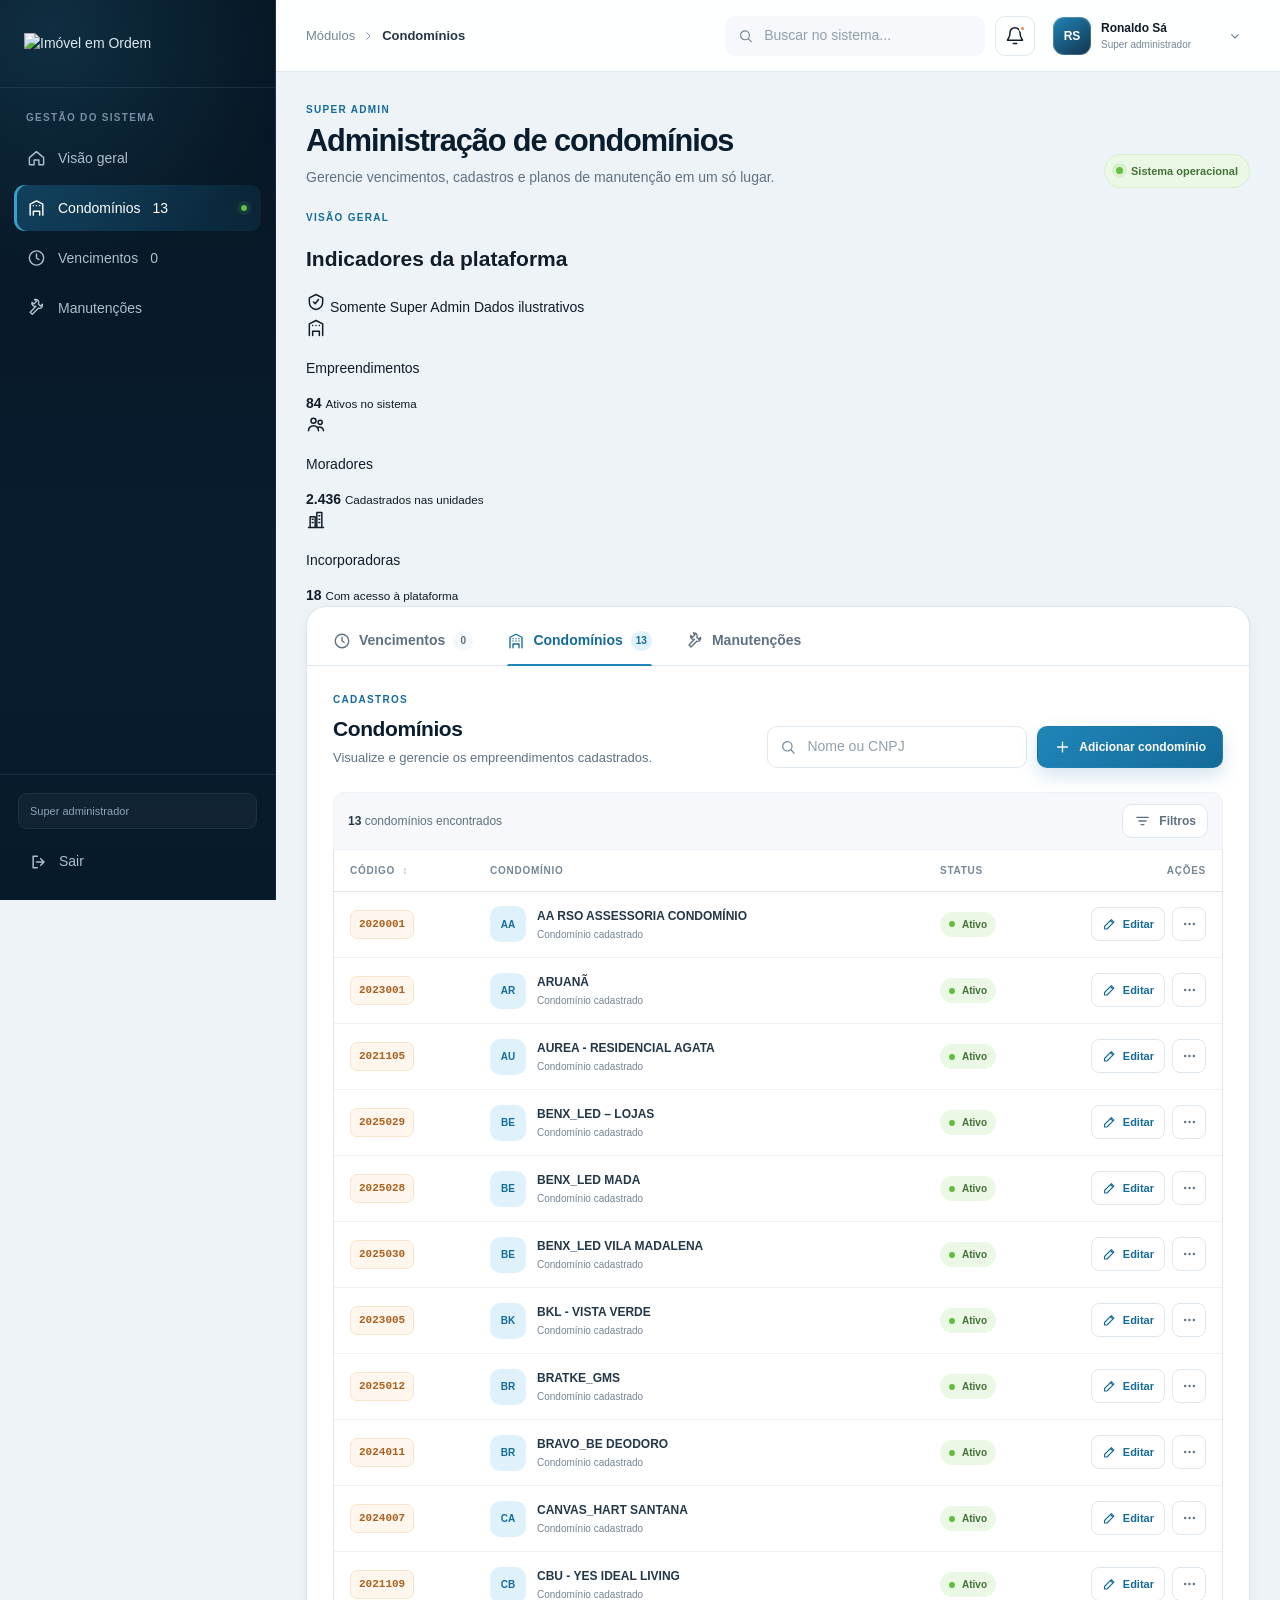
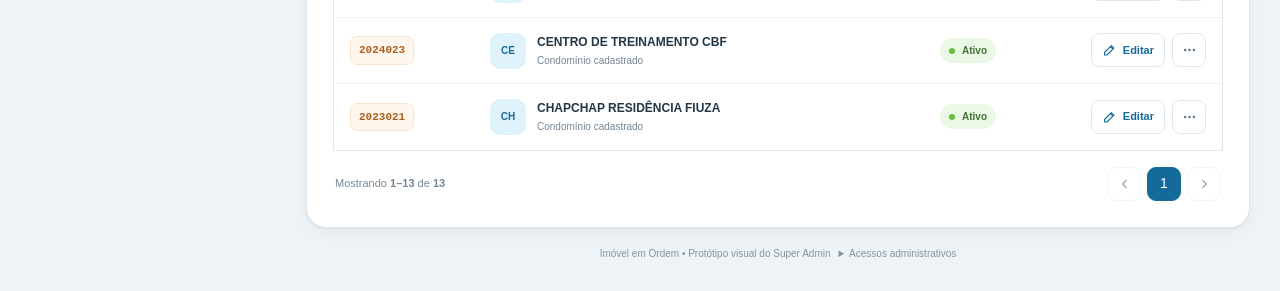
==== commit 768d2dcb: "feat: adicionar indicadores e priorizar acessos do Super Admin" ====
--- a/index.html
+++ b/index.html
@@ -11,54 +11,36 @@
   <div class="app-shell">
     <aside class="sidebar" id="sidebar" aria-label="Navegação principal">
       <div class="brand">
-        <img src="assets/logo-imo.svg" alt="Imóvel em Ordem" class="brand__logo">
+        <img src="assets/logo-imo-oficial.svg" alt="Imóvel em Ordem" class="brand__logo">
         <button class="icon-button sidebar__close" id="closeSidebar" type="button" aria-label="Fechar menu">
           <svg aria-hidden="true" viewBox="0 0 24 24"><path d="M6 6l12 12M18 6L6 18"/></svg>
         </button>
       </div>
 
       <nav class="main-nav">
-        <p class="nav-label">Menu principal</p>
-        <a class="nav-item" href="#">
+        <p class="nav-label">Gestão do sistema</p>
+        <a class="nav-item" href="#dashboard">
           <svg aria-hidden="true" viewBox="0 0 24 24"><path d="M3 11.5L12 4l9 7.5v8a1 1 0 0 1-1 1h-5v-6H9v6H4a1 1 0 0 1-1-1z"/></svg>
-          <span>Home</span>
-        </a>
-        <a class="nav-item" href="#">
-          <svg aria-hidden="true" viewBox="0 0 24 24"><path d="M5 3h10l4 4v14H5zM14 3v5h5M8 12h8M8 16h6"/></svg>
-          <span>Páginas</span>
-        </a>
-        <a class="nav-item" href="#">
-          <svg aria-hidden="true" viewBox="0 0 24 24"><path d="M4 20V7l8-4 8 4v13M8 20v-6h8v6M8 9h.01M12 9h.01M16 9h.01"/></svg>
-          <span>Dados da empresa</span>
-        </a>
-        <a class="nav-item" href="#">
-          <svg aria-hidden="true" viewBox="0 0 24 24"><path d="M3 6h7l2 2h9v11a2 2 0 0 1-2 2H5a2 2 0 0 1-2-2z"/></svg>
-          <span>Arquivos</span>
-        </a>
-        <a class="nav-item nav-item--active" href="#" aria-current="page">
-          <svg aria-hidden="true" viewBox="0 0 24 24"><path d="M8.5 3v4M15.5 3v4M3 8.5h4M17 8.5h4M3 15.5h4M17 15.5h4M8.5 17v4M15.5 17v4M8 8h8v8H8z"/></svg>
-          <span>Módulos</span>
-          <svg class="nav-item__chevron" aria-hidden="true" viewBox="0 0 24 24"><path d="M9 6l6 6-6 6"/></svg>
-        </a>
-        <div class="nav-submenu">
-          <a class="nav-subitem nav-subitem--active" href="#">Administração de condomínios</a>
-        </div>
-        <a class="nav-item" href="#">
-          <svg aria-hidden="true" viewBox="0 0 24 24"><path d="M3 6h18v12H3zM3 7l9 7 9-7"/></svg>
-          <span>Lista de e-mails</span>
-        </a>
-        <a class="nav-item" href="#">
-          <svg aria-hidden="true" viewBox="0 0 24 24"><circle cx="12" cy="8" r="4"/><path d="M4.5 21a7.5 7.5 0 0 1 15 0"/></svg>
-          <span>Perfil</span>
-        </a>
-        <a class="nav-item" href="#">
-          <svg aria-hidden="true" viewBox="0 0 24 24"><path d="M12 3l8 4v5c0 5-3.4 8.1-8 9-4.6-.9-8-4-8-9V7zM9 12l2 2 4-5"/></svg>
-          <span>Administrador</span>
+          <span>Visão geral</span>
+        </a>
+        <a class="nav-item nav-item--active" href="#panel-condominios" data-nav-tab="condominios" aria-current="page">
+          <svg aria-hidden="true" viewBox="0 0 24 24"><path d="M4 21V7l8-4 8 4v14M8 21v-5h8v5M8 9h.01M12 9h.01M16 9h.01"/></svg>
+          <span>Condomínios</span>
+          <span class="nav-item__count">13</span>
+        </a>
+        <a class="nav-item" href="#panel-vencimentos" data-nav-tab="vencimentos">
+          <svg aria-hidden="true" viewBox="0 0 24 24"><circle cx="12" cy="12" r="9"/><path d="M12 7v5l3 2"/></svg>
+          <span>Vencimentos</span>
+          <span class="nav-item__count">0</span>
+        </a>
+        <a class="nav-item" href="#panel-manutencoes" data-nav-tab="manutencoes">
+          <svg aria-hidden="true" viewBox="0 0 24 24"><path d="M14.7 6.3a4 4 0 0 0-5-5L12 3.6 8.6 7 6.3 4.7a4 4 0 0 0 5 5L4 17.3 6.7 20l7.7-7.7a4 4 0 0 0 5-5L17 9.6 14.4 7z"/></svg>
+          <span>Manutenções</span>
         </a>
       </nav>
 
       <div class="sidebar-footer">
-        <div class="sidebar-footer__badge">Ambiente administrativo</div>
+        <div class="sidebar-footer__badge"><span></span> Super administrador</div>
         <button class="logout-button" type="button">
           <svg aria-hidden="true" viewBox="0 0 24 24"><path d="M10 5H5v14h5M14 8l4 4-4 4M18 12H9"/></svg>
           Sair
@@ -102,7 +84,7 @@
       </header>
 
       <main class="main-content">
-        <section class="page-heading">
+        <section class="page-heading" id="dashboard">
           <div>
             <span class="eyebrow">Super Admin</span>
             <h1>Administração de condomínios</h1>
@@ -111,6 +93,54 @@
           <div class="page-heading__status">
             <span class="status-dot"></span>
             Sistema operacional
+          </div>
+        </section>
+
+        <section class="admin-overview" aria-label="Indicadores do Super Admin">
+          <div class="admin-overview__heading">
+            <div>
+              <span class="section-kicker">Visão geral</span>
+              <h2>Indicadores da plataforma</h2>
+            </div>
+            <div class="admin-overview__badges">
+              <span class="admin-badge admin-badge--secure">
+                <svg aria-hidden="true" viewBox="0 0 24 24"><path d="M12 3l8 4v5c0 5-3.4 8.1-8 9-4.6-.9-8-4-8-9V7zM9 12l2 2 4-5"/></svg>
+                Somente Super Admin
+              </span>
+              <span class="admin-badge">Dados ilustrativos</span>
+            </div>
+          </div>
+          <div class="metrics-grid">
+            <article class="metric-card metric-card--blue">
+              <span class="metric-card__icon">
+                <svg aria-hidden="true" viewBox="0 0 24 24"><path d="M4 21V7l8-4 8 4v14M8 21v-5h8v5M8 9h.01M12 9h.01M16 9h.01"/></svg>
+              </span>
+              <div>
+                <p>Empreendimentos</p>
+                <strong>84</strong>
+                <small>Ativos no sistema</small>
+              </div>
+            </article>
+            <article class="metric-card metric-card--green">
+              <span class="metric-card__icon">
+                <svg aria-hidden="true" viewBox="0 0 24 24"><circle cx="9" cy="8" r="3"/><circle cx="17" cy="10" r="2.5"/><path d="M3 20a6 6 0 0 1 12 0M14 16a5 5 0 0 1 7 4"/></svg>
+              </span>
+              <div>
+                <p>Moradores</p>
+                <strong>2.436</strong>
+                <small>Cadastrados nas unidades</small>
+              </div>
+            </article>
+            <article class="metric-card metric-card--orange">
+              <span class="metric-card__icon">
+                <svg aria-hidden="true" viewBox="0 0 24 24"><path d="M3 21h18M5 21V8h6v13M13 21V3h6v18M7.5 11h1M7.5 15h1M15.5 7h1M15.5 11h1M15.5 15h1"/></svg>
+              </span>
+              <div>
+                <p>Incorporadoras</p>
+                <strong>18</strong>
+                <small>Com acesso à plataforma</small>
+              </div>
+            </article>
           </div>
         </section>
 
@@ -231,9 +261,24 @@
         </section>
 
         <footer class="app-footer">
-          <span>Imóvel em Ordem</span>
-          <span>•</span>
-          <span>Protótipo visual do Super Admin</span>
+          <div class="app-footer__brand">
+            <span>Imóvel em Ordem</span>
+            <span>•</span>
+            <span>Protótipo visual do Super Admin</span>
+          </div>
+          <details class="legacy-access">
+            <summary>Acessos administrativos</summary>
+            <div class="legacy-access__links">
+              <a href="#">Home</a>
+              <a href="#">Páginas</a>
+              <a href="#">Dados da empresa</a>
+              <a href="#">Arquivos</a>
+              <a href="#">Módulos</a>
+              <a href="#">Lista de e-mails</a>
+              <a href="#">Perfil</a>
+              <a href="#">Administrador</a>
+            </div>
+          </details>
         </footer>
       </main>
     </div>
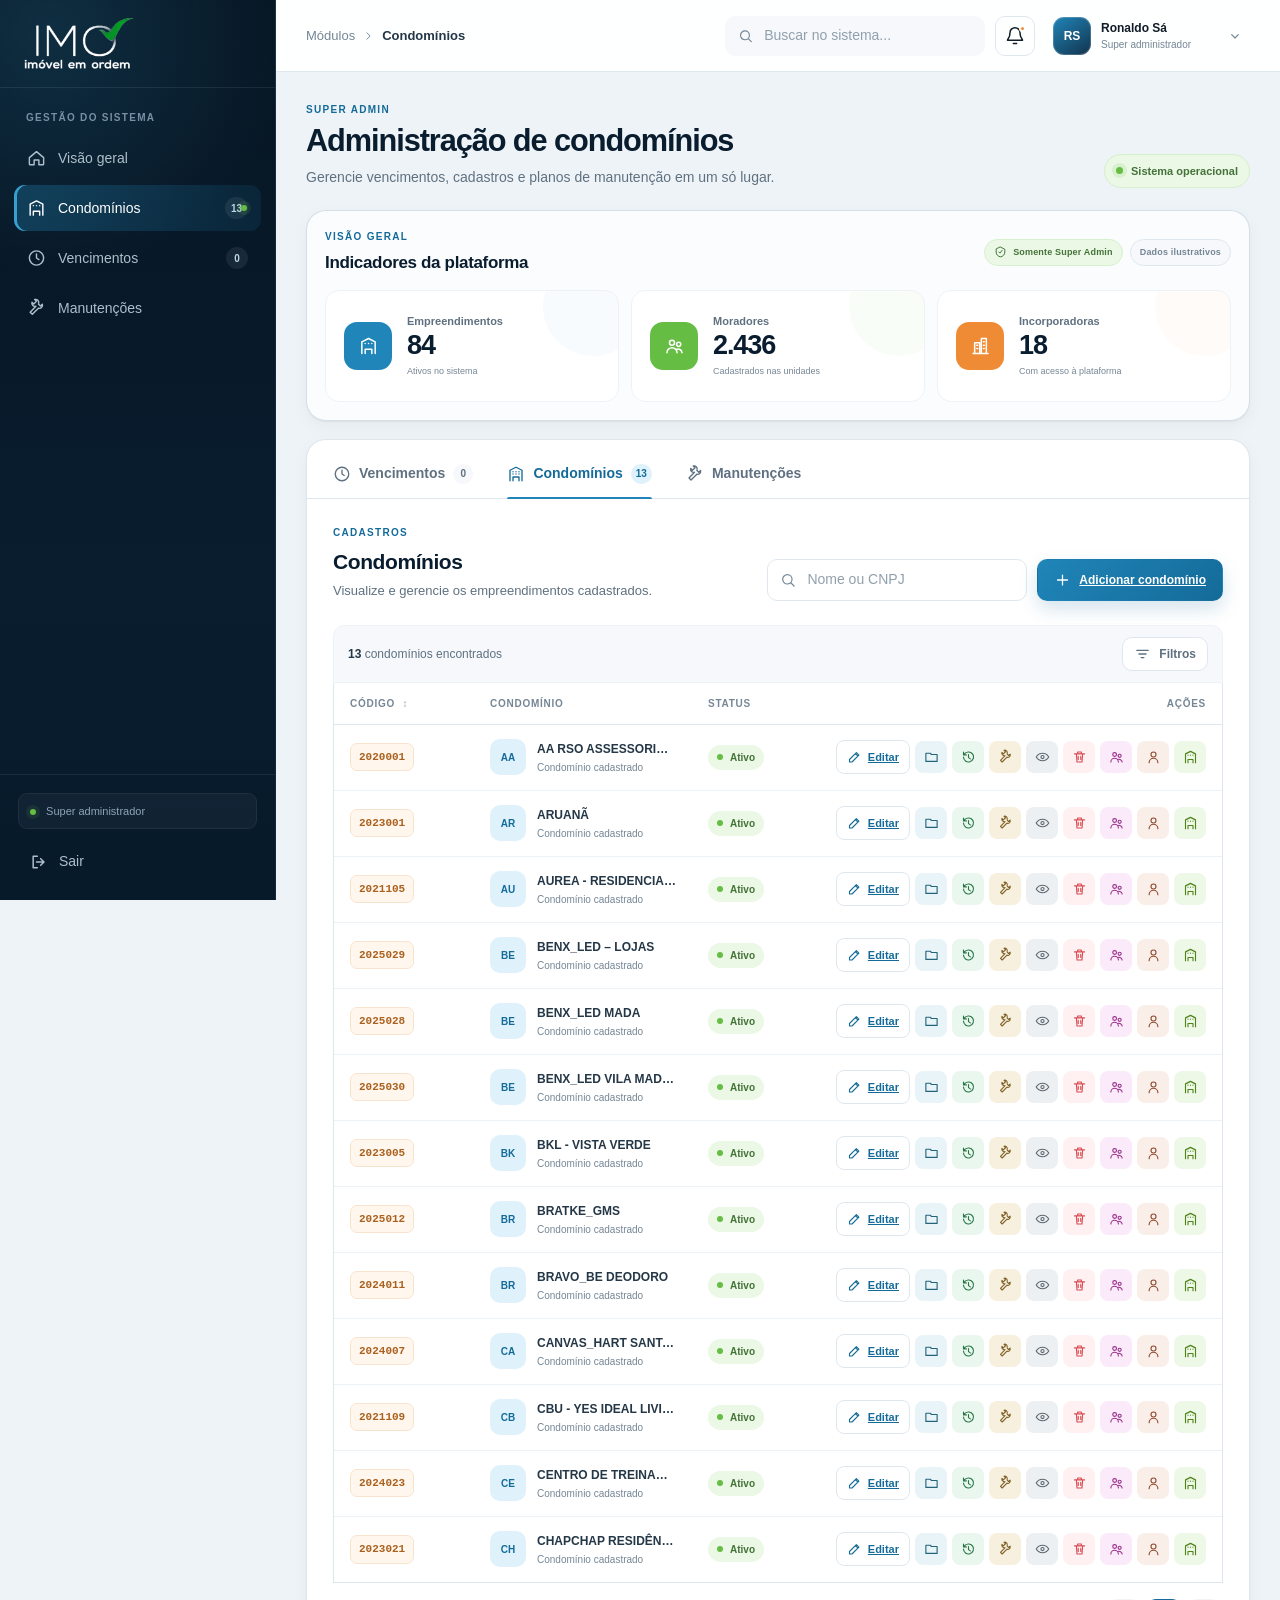
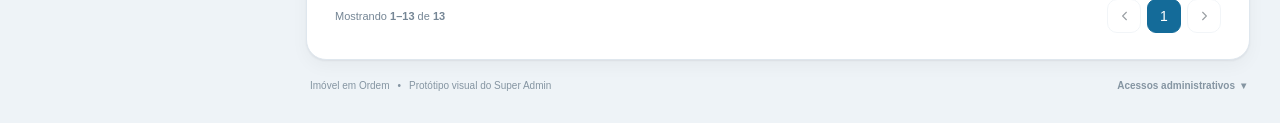
==== commit 53d1fa05: "feat: modernizar cadastros de condominios e manutencoes" ====
--- a/index.html
+++ b/index.html
@@ -195,10 +195,10 @@
                   <svg aria-hidden="true" viewBox="0 0 24 24"><circle cx="11" cy="11" r="7"/><path d="M16.5 16.5L21 21"/></svg>
                   <input id="condoSearch" type="search" placeholder="Nome ou CNPJ" aria-label="Buscar condomínio">
                 </label>
-                <button class="button button--primary" type="button">
+                <a class="button button--primary" href="condominio-form.html?modo=novo">
                   <svg aria-hidden="true" viewBox="0 0 24 24"><path d="M12 5v14M5 12h14"/></svg>
                   Adicionar condomínio
-                </button>
+                </a>
               </div>
             </div>
 
@@ -250,10 +250,10 @@
                   <svg aria-hidden="true" viewBox="0 0 24 24"><circle cx="11" cy="11" r="7"/><path d="M16.5 16.5L21 21"/></svg>
                   <input id="maintenanceSearch" type="search" placeholder="Nome do sistema ou subsistema" aria-label="Buscar manutenção">
                 </label>
-                <button class="button button--primary" type="button">
+                <a class="button button--primary" href="manutencao-form.html?modo=novo">
                   <svg aria-hidden="true" viewBox="0 0 24 24"><path d="M12 5v14M5 12h14"/></svg>
                   Cadastrar sistema
-                </button>
+                </a>
               </div>
             </div>
             <div class="maintenance-list" id="maintenanceList"></div>
--- a/styles.css
+++ b/styles.css
@@ -87,7 +87,7 @@
   border-bottom: 1px solid rgba(255, 255, 255, .08);
 }
 
-.brand__logo { width: 154px; height: auto; }
+.brand__logo { width: auto; height: 52px; object-fit: contain; }
 
 .main-nav {
   flex: 1;
@@ -145,6 +145,20 @@
 
 .nav-item__chevron { margin-left: auto; width: 15px; }
 
+.nav-item__count {
+  display: inline-grid;
+  min-width: 22px;
+  height: 22px;
+  margin-left: auto;
+  place-items: center;
+  padding: 0 6px;
+  color: #b9d6e5;
+  background: rgba(255, 255, 255, .07);
+  border-radius: 999px;
+  font-size: 10px;
+  font-weight: 800;
+}
+
 .nav-item--active .nav-item__chevron { display: none; }
 
 .nav-submenu {
@@ -176,6 +190,16 @@
   border: 1px solid rgba(255, 255, 255, .06);
   border-radius: 9px;
   font-size: 11px;
+}
+
+.sidebar-footer__badge span {
+  display: inline-block;
+  width: 6px;
+  height: 6px;
+  margin-right: 7px;
+  background: var(--green-500);
+  border-radius: 50%;
+  box-shadow: 0 0 0 4px rgba(102, 189, 67, .1);
 }
 
 .logout-button {
@@ -361,6 +385,98 @@
   font-weight: 700;
 }
 
+.admin-overview {
+  max-width: 1600px;
+  margin: 0 auto 18px;
+  padding: 18px;
+  background: rgba(255, 255, 255, .74);
+  border: 1px solid rgba(210, 221, 230, .92);
+  border-radius: var(--radius-lg);
+  box-shadow: var(--shadow-sm);
+  backdrop-filter: blur(12px);
+}
+
+.admin-overview__heading {
+  display: flex;
+  align-items: center;
+  justify-content: space-between;
+  gap: 16px;
+  margin-bottom: 14px;
+}
+
+.admin-overview__heading h2 {
+  margin: 0;
+  color: var(--navy-900);
+  font-size: 17px;
+  letter-spacing: -.02em;
+}
+
+.admin-overview__badges { display: flex; align-items: center; gap: 7px; }
+
+.admin-badge {
+  display: inline-flex;
+  height: 27px;
+  align-items: center;
+  gap: 6px;
+  padding: 0 9px;
+  color: var(--ink-500);
+  background: var(--surface-soft);
+  border: 1px solid var(--line);
+  border-radius: 999px;
+  font-size: 9px;
+  font-weight: 750;
+  letter-spacing: .02em;
+}
+
+.admin-badge svg { width: 13px; }
+.admin-badge--secure { color: #447239; background: var(--green-100); border-color: #d6efcd; }
+
+.metrics-grid { display: grid; grid-template-columns: repeat(3, minmax(0, 1fr)); gap: 12px; }
+
+.metric-card {
+  position: relative;
+  display: flex;
+  min-height: 112px;
+  align-items: center;
+  gap: 15px;
+  overflow: hidden;
+  padding: 18px;
+  background: #fff;
+  border: 1px solid var(--line-soft);
+  border-radius: 14px;
+}
+
+.metric-card::after {
+  position: absolute;
+  top: -35px;
+  right: -25px;
+  width: 100px;
+  height: 100px;
+  background: currentColor;
+  border-radius: 50%;
+  content: "";
+  opacity: .035;
+}
+
+.metric-card__icon {
+  display: grid;
+  width: 48px;
+  height: 48px;
+  flex: 0 0 48px;
+  place-items: center;
+  color: inherit;
+  background: currentColor;
+  border-radius: 13px;
+}
+
+.metric-card__icon svg { width: 23px; color: #fff; }
+.metric-card p { margin: 0 0 1px; color: var(--ink-600); font-size: 11px; font-weight: 650; }
+.metric-card strong { display: block; color: var(--navy-900); font-size: 27px; line-height: 1.1; letter-spacing: -.04em; }
+.metric-card small { display: block; margin-top: 4px; color: var(--ink-500); font-size: 9px; }
+.metric-card--blue { color: var(--blue-600); }
+.metric-card--green { color: var(--green-500); }
+.metric-card--orange { color: var(--orange-500); }
+
 .status-dot { width: 7px; height: 7px; background: var(--green-500); border-radius: 50%; box-shadow: 0 0 0 4px rgba(102, 189, 67, .14); }
 
 .content-card {
@@ -508,7 +624,7 @@
 .data-table tbody tr:hover { background: #f9fbfc; }
 .data-table th:nth-child(1) { width: 140px; }
 .data-table th:nth-child(3) { width: 120px; }
-.data-table th:nth-child(4) { width: 178px; }
+.data-table th:nth-child(4) { width: 410px; }
 .sort-indicator { margin-left: 4px; color: #9aa9b5; }
 
 .code-chip {
@@ -533,7 +649,9 @@
 .status-pill span { width: 6px; height: 6px; background: var(--green-500); border-radius: 50%; }
 
 .data-table__actions-heading { text-align: right !important; }
-.data-table__actions { display: flex; align-items: center; justify-content: flex-end; gap: 7px; }
+.data-table__actions { text-align: right; }
+
+.action-strip { display: flex; align-items: center; justify-content: flex-end; gap: 5px; }
 
 .row-action {
   display: inline-flex;
@@ -555,6 +673,55 @@
 .row-action:hover { color: var(--blue-700); border-color: #b9d6e5; background: #f5fbfe; }
 .row-action--edit { color: var(--blue-700); }
 .row-action--more { width: 34px; padding: 0; }
+
+.action-icon {
+  position: relative;
+  display: inline-grid;
+  width: 32px;
+  height: 32px;
+  flex: 0 0 32px;
+  place-items: center;
+  padding: 0;
+  color: var(--ink-600);
+  background: var(--surface-soft);
+  border: 1px solid transparent;
+  border-radius: 8px;
+  cursor: pointer;
+  transition: transform .16s ease, filter .16s ease, box-shadow .16s ease;
+}
+
+.action-icon:hover { z-index: 4; transform: translateY(-2px); filter: saturate(1.12); box-shadow: 0 7px 15px rgba(6, 21, 34, .12); }
+.action-icon svg { width: 15px; }
+.action-icon::after {
+  position: absolute;
+  right: 50%;
+  bottom: calc(100% + 8px);
+  z-index: 20;
+  width: max-content;
+  max-width: 180px;
+  padding: 6px 8px;
+  color: #fff;
+  background: var(--navy-950);
+  border-radius: 6px;
+  content: attr(data-tooltip);
+  font-size: 9px;
+  font-weight: 650;
+  opacity: 0;
+  pointer-events: none;
+  transform: translateX(50%) translateY(3px);
+  transition: opacity .15s, transform .15s;
+}
+
+.action-icon:hover::after,
+.action-icon:focus-visible::after { opacity: 1; transform: translateX(50%) translateY(0); }
+.action-icon--folder { color: #24637c; background: #e9f4f8; }
+.action-icon--history { color: #277647; background: #eaf7ee; }
+.action-icon--tools { color: #80642a; background: #f7f0df; }
+.action-icon--view { color: #5e6871; background: #edf0f2; }
+.action-icon--delete { color: var(--red-500); background: var(--red-100); }
+.action-icon--people { color: #9a318c; background: #faeafa; }
+.action-icon--syndic { color: #914a31; background: #faeee9; }
+.action-icon--developer { color: #4f841d; background: #eef8e6; }
 
 .action-menu { position: relative; }
 .action-menu__popover {
@@ -632,7 +799,43 @@
 .icon-button--danger { width: 32px; height: 32px; flex-basis: 32px; color: var(--red-500); background: var(--red-100); border-color: transparent; }
 .icon-button--danger svg { width: 15px; }
 
-.app-footer { display: flex; max-width: 1600px; justify-content: center; gap: 8px; margin: 18px auto 0; color: #8595a2; font-size: 10px; }
+.app-footer {
+  display: flex;
+  max-width: 1600px;
+  align-items: center;
+  justify-content: space-between;
+  gap: 16px;
+  margin: 18px auto 0;
+  padding: 0 4px;
+  color: #8595a2;
+  font-size: 10px;
+}
+
+.app-footer__brand { display: flex; gap: 8px; }
+
+.legacy-access { position: relative; }
+.legacy-access summary { cursor: pointer; list-style: none; font-weight: 650; }
+.legacy-access summary::-webkit-details-marker { display: none; }
+.legacy-access summary::after { margin-left: 6px; content: "▾"; }
+.legacy-access[open] summary::after { content: "▴"; }
+.legacy-access__links {
+  position: absolute;
+  right: 0;
+  bottom: calc(100% + 8px);
+  z-index: 12;
+  display: flex;
+  width: 420px;
+  flex-wrap: wrap;
+  gap: 4px 14px;
+  padding: 12px;
+  background: #fff;
+  border: 1px solid var(--line);
+  border-radius: 10px;
+  box-shadow: var(--shadow-md);
+}
+
+.legacy-access__links a { color: var(--ink-600); text-decoration: none; }
+.legacy-access__links a:hover { color: var(--blue-700); }
 
 .toast {
   position: fixed;
@@ -671,6 +874,11 @@
   .no-scroll { overflow: hidden; }
 }
 
+@media (max-width: 1100px) {
+  .data-table th:nth-child(4) { width: 350px; }
+  .action-strip { flex-wrap: wrap; }
+}
+
 @media (max-width: 860px) {
   .topbar { padding: 0 18px; }
   .global-search { display: none; }
@@ -679,10 +887,12 @@
   .page-heading__status { display: none; }
   .panel-heading { align-items: stretch; flex-direction: column; gap: 16px; }
   .panel-heading__actions { align-items: stretch; }
+  .metrics-grid { grid-template-columns: 1fr; }
+  .metric-card { min-height: 92px; }
   .table-search { flex: 1; width: auto; }
   .data-table th:nth-child(1) { width: 112px; }
   .data-table th:nth-child(3) { width: 102px; }
-  .data-table th:nth-child(4) { width: 136px; }
+  .data-table th:nth-child(4) { width: 334px; }
   .row-action--edit span { display: none; }
   .row-action--edit { width: 34px; padding: 0; }
 }
@@ -698,6 +908,10 @@
   .page-heading { margin-bottom: 16px; }
   .page-heading h1 { font-size: 25px; }
   .page-heading p { max-width: 320px; font-size: 12px; }
+  .admin-overview { padding: 14px; border-radius: 15px; }
+  .admin-overview__heading { align-items: flex-start; flex-direction: column; }
+  .admin-overview__badges { flex-wrap: wrap; }
+  .metrics-grid { gap: 8px; }
   .content-card { min-height: 520px; border-radius: 15px; }
   .tabs { gap: 0; overflow-x: auto; padding: 6px 6px 0; scrollbar-width: none; }
   .tabs::-webkit-scrollbar { display: none; }
@@ -718,6 +932,7 @@
   .data-table td:nth-child(3) { grid-column: 2; grid-row: 2; text-align: right; }
   .data-table td:nth-child(4) { grid-column: 1 / -1; grid-row: 3; padding-top: 11px; border-top: 1px solid var(--line-soft); }
   .data-table__actions { justify-content: flex-end; }
+  .action-strip { justify-content: flex-start; }
   .row-action--edit { width: auto; padding: 0 12px; }
   .row-action--edit span { display: inline; }
   .condo-name strong { white-space: normal; }
@@ -728,7 +943,8 @@
   .maintenance-group__header .row-action span { display: none; }
   .maintenance-group__header .row-action { width: 34px; padding: 0; }
   .maintenance-item { align-items: flex-start; }
-  .app-footer { flex-wrap: wrap; }
+  .app-footer { align-items: flex-start; flex-direction: column; }
+  .legacy-access__links { right: auto; left: 0; width: min(360px, calc(100vw - 32px)); }
   .toast { right: 16px; bottom: 16px; left: 16px; max-width: none; }
 }
 
